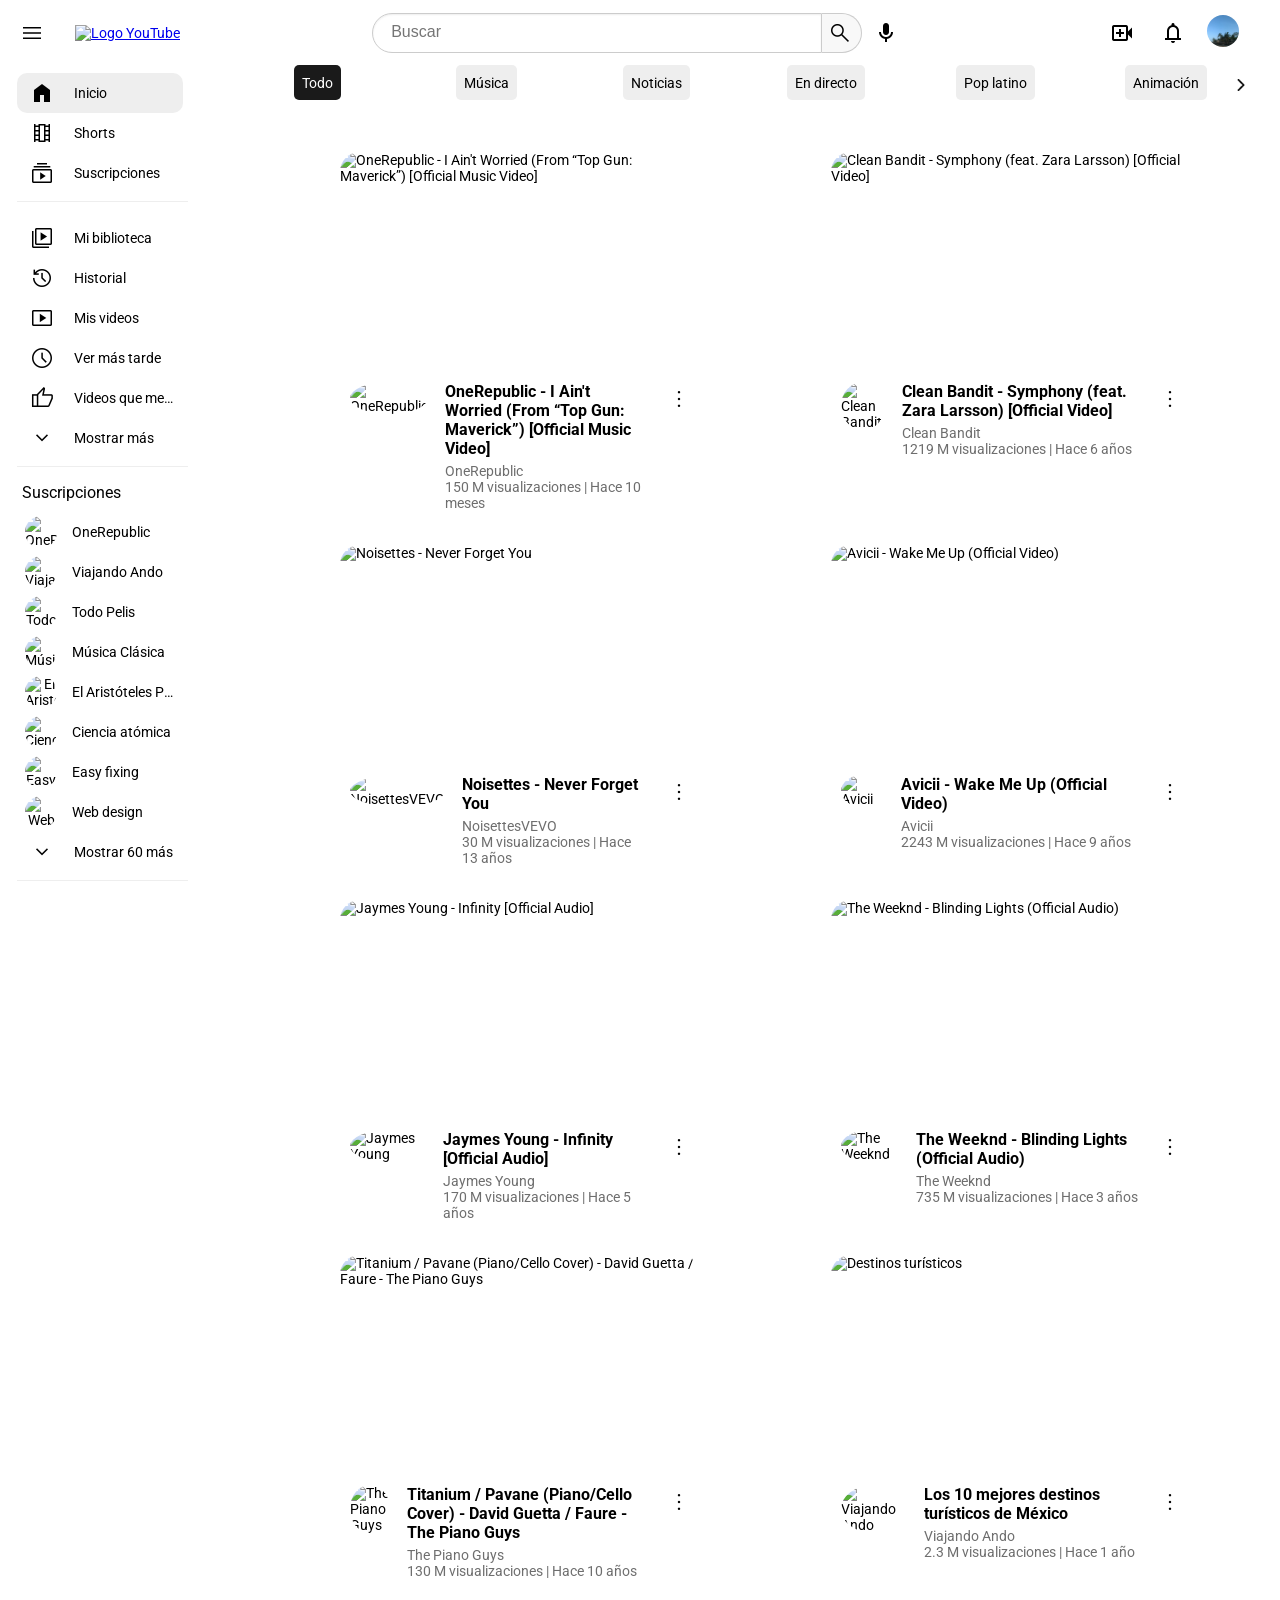
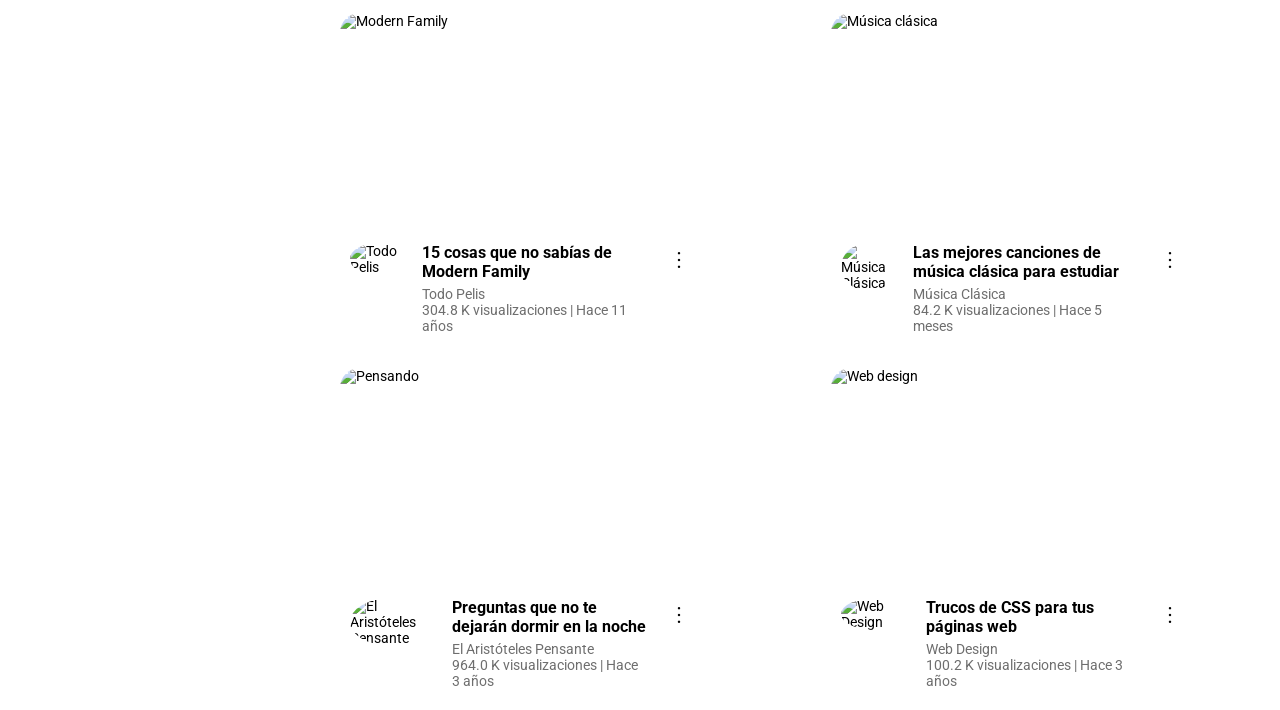
==== index.html @ e65459af "No autoWidth" ====
<!DOCTYPE html>
<html lang="es">
<head>
    <meta charset="UTF-8">
    <meta http-equiv="X-UA-Compatible" content="IE=edge">
    <meta name="viewport" content="width=device-width, initial-scale=1.0">
    <title>YouTube</title>
    <!--Para la fuente Roboto:-->
    <link rel="preconnect" href="https://fonts.googleapis.com">
    <link rel="preconnect" href="https://fonts.gstatic.com" crossorigin>
    <link href="https://fonts.googleapis.com/css2?family=Roboto&display=swap" rel="stylesheet">
    <!--Para símbolo tres barras Menu-->
    <link rel="stylesheet" href="https://fonts.googleapis.com/css2?family=Material+Symbols+Outlined:opsz,wght,FILL,GRAD@20..48,100..700,0..1,-50..200" />
    <link rel="icon" href="./assets/IconoYouTube.png" type="image/x-icon" style="aspect-ratio: 1/1;">
    <!--Para Owl 2 carousel-->
    <link rel="stylesheet" href="https://cdnjs.cloudflare.com/ajax/libs/OwlCarousel2/2.3.4/assets/owl.carousel.min.css" integrity="sha512-tS3S5qG0BlhnQROyJXvNjeEM4UpMXHrQfTGmbQ1gKmelCxlSEBUaxhRBj/EFTzpbP4RVSrpEikbmdJobCvhE3g==" crossorigin="anonymous" referrerpolicy="no-referrer" />
    <link rel="stylesheet" href="https://cdnjs.cloudflare.com/ajax/libs/OwlCarousel2/2.3.4/assets/owl.theme.default.min.css" integrity="sha512-sMXtMNL1zRzolHYKEujM2AqCLUR9F2C4/05cdbxjjLSRvMQIciEPCQZo++nk7go3BtSuK9kfa/s+a4f4i5pLkw==" crossorigin="anonymous" referrerpolicy="no-referrer" />
    <link rel="stylesheet" href="https://fonts.googleapis.com/css2?family=Material+Symbols+Outlined:opsz,wght,FILL,GRAD@20..48,100..700,0..1,-50..200" />
    <link rel="stylesheet" href="YouTube.css">
    <script src="https://ajax.googleapis.com/ajax/libs/jquery/3.3.1/jquery.min.js"></script>
</head>
<body>
    <nav>
        <div class="navc">
            <div class="navcp" id="menuylogo">
                <div class="menu">
                    <span class="material-symbols-outlined" onclick="colapsar(); cambio();">
                        menu
                    </span>
                </div>
                <a href="https://www.youtube.com/" target="_self"><img class="logo" src="https://logodownload.org/wp-content/uploads/2014/10/youtube-logo-9.png" alt="Logo YouTube" title="Página de inicio de YouTube"></a>
            </div>
            <div class="navcp" id="element1">
                <div style="display: flex; align-items: center;" class="responsive">
                    <span class="material-symbols-outlined responsive" id="back_responsive" onclick="coveroff()">
                        arrow_back
                    </span>
                </div>
                <div class="barrac">
                    <div class="barra" id="barra">
                        <input type="text" placeholder="Buscar" id="search">
                    </div>
                    <div class="lupac">
                        <button class="lupa" onclick="buscar()" title="Buscar" id="search_button"><span class="material-symbols-outlined">
                            search
                        </span>
                        </button>
                    </div>
                </div>
                <div style="margin-left: 0.67px;" class="remove750">
                    <span class="material-symbols-outlined" title="Haz búsquedas por voz" style="font-variation-settings: 'FILL' 1">
                        mic
                    </span>
                </div>
            </div>
            <div class="navcp" id="element2">
                <div style="margin-left: 1vw;" class="remove750">
                    <span class="material-symbols-outlined" style="font-variation-settings: 'FILL' 0" title="Crear">
                        video_call
                    </span>
                </div>
                <div style="margin-left: 1vw;" class="remove750">
                    <span class="material-symbols-outlined" style="font-variation-settings: 'FILL' 0" title="Notificaciones">
                        notifications
                    </span>
                </div>
                <div style="margin-left: 1vw;">
                    <img src="./assets/playa.jpg" alt="Perfil Iván G M" title="Iván G M" class="perfil" id="img_perfil">
                    <span class="material-symbols-outlined responsive" title="Haz búsquedas por voz" style="font-variation-settings: 'FILL' 1" id="mic_responsive">
                        mic
                    </span>
                </div>
            </div>
        </div>
    </nav>
    <div id="cover" onclick="coveroff()">
    </div>
    <div class="container">
        <article id="aprincipal">
            <div class="articlec">
                <button class="blateral" style="background-color: #eee;" title="Inicio" onclick="window.open('https://www.youtube.com/', '_self')"><span class="material-symbols-outlined" style="margin-right: 15px; font-variation-settings: 'FILL' 1">
                    home
                    </span><div class="largo">Inicio</div></button>
                <button class="blateral" title="Shorts" onclick="window.open('https://www.youtube.com/shorts', '_self')"><span class="material-symbols-outlined" style="margin-right: 15px;">
                    theaters
                    </span><div class="largo">Shorts</div></button>
                <button class="blateral" title="Suscripciones" onclick="window.open('https://www.youtube.com/feed/subscriptions', '_self')"><span class="material-symbols-outlined" style="margin-right: 15px;">
                    subscriptions
                    </span><div class="largo">Suscripciones</div></button>
            </div>
            <div class="articlec">
                <button class="blateral" title="Mi biblioteca" onclick="window.open('https://www.youtube.com/feed/library', '_self')"><span class="material-symbols-outlined" style="margin-right: 15px;">
                    video_library
                    </span><div class="largo">Mi biblioteca</div></button>
                <button class="blateral" title="Historial" onclick="window.open('https://www.youtube.com/feed/history', '_self')"><span class="material-symbols-outlined" style="margin-right: 15px;">
                    history
                    </span><div class="largo">Historial</div></button>
                <button class="blateral" title="Mis videos"><span class="material-symbols-outlined" style="margin-right: 15px;">
                    smart_display
                    </span><div class="largo">Mis videos</div></button>
                <button class="blateral" title="Ver más tarde"><span class="material-symbols-outlined" style="margin-right: 15px;">
                        schedule
                    </span><div class="largo">Ver más tarde</div></button>
                <button class="blateral" title="Videos que me gustan"><span class="material-symbols-outlined" style="margin-right: 15px;">
                        thumb_up
                    </span><div class="largo">Videos que me gustan</div></button>
                <button class="blateral" title="Mostrar más"><span class="material-symbols-outlined" style="margin-right: 15px;">
                        expand_more
                </span><div class="largo">Mostrar más</div></button>
            </div>
            <div class="articlec">
                <p class="articletitle">Suscripciones</p>
                <button class="blateral" title="OneRepublic" onclick="window.open('https://www.youtube.com/channel/UCi4EDAgjULwwNBHOg1aaCig')"><img class="perfil" src="https://img-www.tf-cdn.com/artist/10/onerepublic.jpeg?_v=20220330123439&fit=crop&crop=faces%20entropy&w=1200&h=630" alt="OneRepublic" style="margin-right: 15px;"><div class="largo">OneRepublic</div></button>
                <button class="blateral" title="Viajando Ando"><img class="perfil" src="https://img.freepik.com/vector-premium/icono-avion-viaje_18591-39662.jpg?w=2000" alt="Viajando Ando" style="margin-right: 15px;"><div class="largo">Viajando Ando</div></button>
                <button class="blateral" title="Todo Pelis"><img class="perfil" src="https://previews.123rf.com/images/jemastock/jemastock1610/jemastock161003770/63998264-rollo-de-pel%C3%ADcula-y-palomitas-de-ma%C3%ADz-icono-pel%C3%ADcula-de-cine-de-pel%C3%ADculas-de-v%C3%ADdeo-y-el-tema-de.jpg" alt="Todo Pelis" style="margin-right: 15px;"><div class="largo">Todo Pelis</div></button>
                <button class="blateral" title="Música Clásica"><img class="perfil" src="https://educacion30.b-cdn.net/wp-content/uploads/2019/10/music-978x652.jpg" alt="Música Clásica" style="margin-right: 15px;"><div class="largo">Música Clásica</div></button>
                <button class="blateral" title="El Aristóteles Pensante"><img class="perfil" src="https://blogimages.musement.com/2019/06/15-Grecia_Fotolia_218021187_Subscription_XL.jpg" alt="El Aristóteles Pensante" style="margin-right: 15px;"><div class="largo">El Aristóteles Pensante</div></button>
                <button class="blateral" title="Ciencia atómica"><img class="perfil" src="https://raw.githubusercontent.com/mallowigi/a-file-icon-idea/master/icon.png" alt="Ciencia atómica" style="margin-right: 15px;"><div class="largo">Ciencia atómica</div></button>
                <button class="blateral" title="Easy fixing"><img class="perfil" src="https://upload.wikimedia.org/wikipedia/commons/thumb/8/83/Circle-icons-tools.svg/1200px-Circle-icons-tools.svg.png" alt="Easy fixing" style="margin-right: 15px;"><div class="largo">Easy fixing</div></button>
                <button class="blateral" title="Web design"><img class="perfil" src="https://upload.wikimedia.org/wikipedia/commons/thumb/0/02/Circle-icons-computer.svg/1200px-Circle-icons-computer.svg.png" alt="Web design" style="margin-right: 15px;"><div class="largo">Web design</div></button>
                <button class="blateral" title="Mostrar 60 más"><span class="material-symbols-outlined" style="margin-right: 15px;">
                    expand_more
                </span><div class="largo">Mostrar 60 más</div></button>
            </div>
            <div class="articlec">
                <p class="articletitle">Explorar</p>
                <button class="blateral" title="Tendencias"><span class="material-symbols-outlined" style="margin-right: 15px;">
                    local_fire_department
                </span><div class="largo">Tendencias</div></button>
                <button class="blateral" title="Música"><span class="material-symbols-outlined" style="margin-right: 15px;">
                    music_note
                </span><div class="largo">Música</div></button>
                <button class="blateral" title="Películas"><span class="material-symbols-outlined" style="margin-right: 15px;">
                    movie
                </span><div class="largo">Películas</div></button>
                <button class="blateral" title="En directo"><span class="material-symbols-outlined" style="margin-right: 15px;">
                    podcasts
                </span><div class="largo">En directo</div></button>
                <button class="blateral" title="Videojuegos"><span class="material-symbols-outlined" style="margin-right: 15px;">
                    videogame_asset
                </span><div class="largo">Videojuegos</div></button>
                <button class="blateral" title="Noticias"><span class="material-symbols-outlined" style="margin-right: 15px;">
                    feed
                </span><div class="largo">Noticias</div></button>
                <button class="blateral" title="Deportes"><span class="material-symbols-outlined" style="margin-right: 15px;">
                    social_leaderboard
                </span><div class="largo">Deportes</div></button>
                <button class="blateral" title="Aprendizaje"><span class="material-symbols-outlined" style="margin-right: 15px;">
                    lightbulb
                </span><div class="largo">Aprendizaje</div></button>
            </div>
            <div class="articlec">
                <p class="articletitle">Más de YouTube</p>
                <button class="blateral" title="YouTube Premium"><img class="perfil2" src="https://upload.wikimedia.org/wikipedia/commons/thumb/0/09/YouTube_full-color_icon_%282017%29.svg/1024px-YouTube_full-color_icon_%282017%29.svg.png" alt="YouTube Premium" style="margin-right: 15px;"><div class="largo">YouTube Premium</div></button>
                <button class="blateral" title="YouTube Studio"><img class="perfil2" src="https://play-lh.googleusercontent.com/SM1nwJaePNm9Q6vVgU0CvvmR1uozbZYU8ohKfBCIndZy0sSGtwmObhpBcUkTOqcyYg" alt="YouTube Studio" style="margin-right: 15px;"><div class="largo">YouTube Studio</div></button>
                <button class="blateral" title="YouTube Music"><img class="perfil2" src="https://upload.wikimedia.org/wikipedia/commons/thumb/6/6a/Youtube_Music_icon.svg/240px-Youtube_Music_icon.svg.png" alt="YouTube Music" style="margin-right: 15px;"><div class="largo">YouTube Music</div></button>
                <button class="blateral" title="YouTube Kids"><img class="perfil2" src="https://upload.wikimedia.org/wikipedia/commons/thumb/f/fb/YouTube_Kids_LogoVector.svg/1267px-YouTube_Kids_LogoVector.svg.png" alt="YouTube Kids" style="margin-right: 15px;"><div class="largo">YouTube Kids</div></button>
            </div>
            <div class="articlec">
                <button class="blateral" title="Configuración"><span class="material-symbols-outlined" style="margin-right: 15px;">
                    settings
                </span><div class="largo">Configuración</div></button>
                <button class="blateral" title="Historial de denuncias"><span class="material-symbols-outlined" style="margin-right: 15px;">
                    flag
                </span><div class="largo">Historial de denuncias</div></button>
                <button class="blateral" title="Ayuda"><span class="material-symbols-outlined" style="margin-right: 15px;">
                    help
                </span><div class="largo">Ayuda</div></button>
                <button class="blateral" title="Enviar sugerencias"><span class="material-symbols-outlined" style="margin-right: 15px;">
                    chat
                </span><div class="largo">Enviar sugerencias</div></button>
            </div>
            <div style="color: #909090; font-size: 12px; margin-top: 8px; margin-bottom: 8px;" title="© 2023 Iván G M">
                © 2023 Iván G M
            </div>
        </div>
        </article>
        <article id="asecundario">
            <div class="articlec" style="border: 0;">
                <button class="blateralcollapsed" style="background-color: #eee;" title="Inicio" onclick="window.open('https://www.youtube.com/', '_self')"><span class="material-symbols-outlined" style="font-variation-settings: 'FILL' 1">
                    home
                    </span>Inicio</button>
                <button class="blateralcollapsed" title="Shorts" onclick="window.open('https://www.youtube.com/shorts', '_self')"><span class="material-symbols-outlined">
                    theaters
                    </span>Shorts</button>
                <button class="blateralcollapsed" title="Suscripciones" onclick="window.open('https://www.youtube.com/feed/subscriptions', '_self')"><span class="material-symbols-outlined">
                    subscriptions
                    </span>Suscripciones</button>
                <button class="blateralcollapsed" title="Mi biblioteca" onclick="window.open('https://www.youtube.com/feed/library', '_self')"><span class="material-symbols-outlined">
                    video_library
                    </span>Mi biblioteca</button>
            </div>
        </article>
        <div class="right">
            <div class="carousel-wrap">
                <div class="owl-carousel owl-theme">
                    <div class="item"><button class="barriba" style="background-color: rgb(26, 26, 26); color: white;" title="Todo">Todo</button></div>
                    <div class="item"><button class="barriba" title="Música">Música</button></div>
                    <div class="item"><button class="barriba" title="Noticias">Noticias</button></div>
                    <div class="item"><button class="barriba" title="En directo">En directo</button></div>
                    <div class="item"><button class="barriba" title="Pop latino">Pop latino</button></div>
                    <div class="item"><button class="barriba" title="Animación">Animación</button></div>
                    <div class="item"><button class="barriba" title="Listas de reproducción">Listas de reproducción</button></div>
                    <div class="item"><button class="barriba" title="Música ambiental">Música ambiental</button></div>
                    <div class="item"><button class="barriba" title="Pop electrónico">Pop electrónico</button></div>
                    <div class="item"><button class="barriba" title="Sinfonías">Sinfonías</button></div>
                    <div class="item"><button class="barriba" title="Mixes">Mixes</button></div>
                    <div class="item"><button class="barriba" title="Videojuegos">Videojuegos</button></div>
                    <div class="item"><button class="barriba" title="Jazz">Jazz</button></div>
                    <div class="item"><button class="barriba" title="Pop rock">Pop rock</button></div>
                    <div class="item"><button class="barriba" title="Música independiente">Música independiente</button></div>
                    <div class="item"><button class="barriba" title="Pop en inglés">Pop en inglés</button></div>
                    <div class="item"><button class="barriba" title="Orquestas">Orquestas</button></div>
                    <div class="item"><button class="barriba" title="Cumbia">Cumbia</button></div>
                    <div class="item"><button class="barriba" title="Subidas recientes">Subidas recientes</button></div>
                    <div class="item"><button class="barriba" title="Visto">Visto</button></div>
                    <div class="item"><button class="barriba" title="Novedad para ti">Novedad para ti</button></div>
                </div>
            </div>
            <main>
                <div class="mainm">
                    <div class="vidc" onclick="window.open('https://www.youtube.com/watch?v=mNEUkkoUoIA')">
                        <img class="vids" src="https://www.koimoi.com/wp-content/new-galleries/2022/05/onerepublic-releases-new-single-and-video-i-aint-worried-from-the-upcoming-motion-picture-top-gun-maverick-001.jpg" alt="OneRepublic - I Ain't Worried (From “Top Gun: Maverick”) [Official Music Video]" onclick="event.stopPropagation(); window.open('https://www.youtube.com/watch?v=mNEUkkoUoIA')">
                        <div class="vidtitulos">
                            <div class="vidperfil">
                                <img class="perfilvid" src="https://img-www.tf-cdn.com/artist/10/onerepublic.jpeg?_v=20220330123439&fit=crop&crop=faces%20entropy&w=1200&h=630" title="OneRepublic" alt="OneRepublic" style="margin-right: 15px;" onclick="event.stopPropagation(); window.open('https://www.youtube.com/channel/UCi4EDAgjULwwNBHOg1aaCig')">
                            </div>
                            <div class="viddescrip">
                                <p style="font-size: 16px; margin-bottom: 5px;" title="OneRepublic - I Ain't Worried (From “Top Gun: Maverick”) [Official Music Video]" onclick="event.stopPropagation(); window.open('https://www.youtube.com/watch?v=mNEUkkoUoIA')"><strong>OneRepublic - I Ain't Worried (From “Top Gun: Maverick”) [Official Music Video]</strong></p>
                                <p style="color: rgb(110, 110, 110);" title="OneRepublic" onclick="event.stopPropagation(); window.open('https://www.youtube.com/channel/UCi4EDAgjULwwNBHOg1aaCig')">OneRepublic</p>
                                <p style="color: rgb(110, 110, 110);">150 M visualizaciones | Hace 10 meses</p>
                            </div>
                            <div style="margin-left: 10px;">
                                <span class="material-symbols-outlined" onclick="event.stopPropagation()">
                                    more_vert
                                </span>
                            </div>
                        </div>
                    </div>
                    <div class="vidc" onclick="window.open('https://www.youtube.com/watch?v=aatr_2MstrI')">
                        <img class="vids" src="https://www.partizan.com/files/video/716/image/Clean%20Bandit__Clean%20Bandit%20Feat.%20Zara%20Larsson_Symphony/full.jpg" alt="Clean Bandit - Symphony (feat. Zara Larsson) [Official Video]" onclick="event.stopPropagation(); window.open('https://www.youtube.com/watch?v=aatr_2MstrI')">
                        <div class="vidtitulos">
                            <div class="vidperfil">
                                <img class="perfilvid" src="https://yt3.googleusercontent.com/h-HZwqHyWHmluf-WQnJx7ujd65aUWAcmAwPewryzirhR-hBV112x_5mPE_J6VCY5nUnNFRzDPQ=s900-c-k-c0x00ffffff-no-rj" title="Clean Bandit" alt="Clean Bandit" style="margin-right: 15px;" onclick="event.stopPropagation(); window.open('https://www.youtube.com/channel/UCvhQPdeTHzIRneScV8MIocg')">
                            </div>
                            <div class="viddescrip">
                                <p style="font-size: 16px; margin-bottom: 5px;" title="Clean Bandit - Symphony (feat. Zara Larsson) [Official Video]" onclick="event.stopPropagation(); window.open('https://www.youtube.com/watch?v=aatr_2MstrI')"><strong>Clean Bandit - Symphony (feat. Zara Larsson) [Official Video]</strong></p>
                                <p style="color: rgb(110, 110, 110);" title="Clean Bandit" onclick="event.stopPropagation(); window.open('https://www.youtube.com/channel/UCvhQPdeTHzIRneScV8MIocg')">Clean Bandit</p>
                                <p style="color: rgb(110, 110, 110);">1219 M visualizaciones | Hace 6 años</p>
                            </div>
                            <div style="margin-left: 10px;">
                                <span class="material-symbols-outlined" onclick="event.stopPropagation()">
                                    more_vert
                                </span>
                            </div>
                        </div>
                    </div>
                    <div class="vidc" onclick="window.open('https://www.youtube.com/watch?v=KRFHiBW9RE8')">
                        <img class="vids" src="https://i.ytimg.com/vi/KRFHiBW9RE8/maxresdefault.jpg" alt="Noisettes - Never Forget You" onclick="event.stopPropagation(); window.open('https://www.youtube.com/watch?v=KRFHiBW9RE8')">
                        <div class="vidtitulos">
                            <div class="vidperfil">
                                <img class="perfilvid" src="https://www.sopitas.com/wp-content/uploads/2021/06/the-noisettes-never-forget-you-que-sucedio-con-la-banda-tiktok-tendencia-.jpg?w=1120" title="NoisettesVEVO" alt="NoisettesVEVO" style="margin-right: 15px;" onclick="event.stopPropagation(); window.open('https://www.youtube.com/@NoisettesVEVO')">
                            </div>
                            <div class="viddescrip">
                                <p style="font-size: 16px; margin-bottom: 5px;" title="Noisettes - Never Forget You" onclick="event.stopPropagation(); window.open('https://www.youtube.com/watch?v=KRFHiBW9RE8')"><strong>Noisettes - Never Forget You</strong></p>
                                <p style="color: rgb(110, 110, 110);" title="NoisettesVEVO" onclick="event.stopPropagation(); window.open('https://www.youtube.com/@NoisettesVEVO')">NoisettesVEVO</p>
                                <p style="color: rgb(110, 110, 110);">30 M visualizaciones | Hace 13 años</p>
                            </div>
                            <div style="margin-left: 10px;">
                                <span class="material-symbols-outlined" onclick="event.stopPropagation()">
                                    more_vert
                                </span>
                            </div>
                        </div>
                    </div>
                    <div class="vidc" onclick="window.open('https://www.youtube.com/watch?v=IcrbM1l_BoI')">
                        <img class="vids" src="https://i.ytimg.com/vi/IcrbM1l_BoI/maxresdefault.jpg" alt="Avicii - Wake Me Up (Official Video)" onclick="event.stopPropagation(); window.open('https://www.youtube.com/watch?v=IcrbM1l_BoI')">
                        <div class="vidtitulos">
                            <div class="vidperfil">
                                <img class="perfilvid" src="https://yt3.googleusercontent.com/ytc/AL5GRJVBe7w6rN1a8k0AXrL78dbFcylII5iCKft0GXsb4Q=s900-c-k-c0x00ffffff-no-rj" title="Avicii" alt="Avicii" style="margin-right: 15px;" onclick="event.stopPropagation(); window.open('https://www.youtube.com/channel/UCPHjpfnnGklkRBBTd0k6aHg')">
                            </div>
                            <div class="viddescrip">
                                <p style="font-size: 16px; margin-bottom: 5px;" title="Avicii - Wake Me Up (Official Video)" onclick="event.stopPropagation(); window.open('https://www.youtube.com/watch?v=IcrbM1l_BoI')"><strong>Avicii - Wake Me Up (Official Video)</strong></p>
                                <p style="color: rgb(110, 110, 110);" title="Avicii" onclick="event.stopPropagation(); window.open('https://www.youtube.com/channel/UCPHjpfnnGklkRBBTd0k6aHg')">Avicii</p>
                                <p style="color: rgb(110, 110, 110);">2243 M visualizaciones | Hace 9 años</p>
                            </div>
                            <div style="margin-left: 10px;">
                                <span class="material-symbols-outlined" onclick="event.stopPropagation()">
                                    more_vert
                                </span>
                            </div>
                        </div>
                    </div>
                    <div class="vidc" onclick="window.open('https://www.youtube.com/watch?v=PWqEPKduGm8')">
                        <img class="vids" src="https://i.ytimg.com/vi/BLsGM1gEB-s/maxresdefault.jpg" alt="Jaymes Young - Infinity [Official Audio]" onclick="event.stopPropagation(); window.open('https://www.youtube.com/watch?v=PWqEPKduGm8')">
                        <div class="vidtitulos">
                            <div class="vidperfil">
                                <img class="perfilvid" src="https://i.scdn.co/image/ab6761610000e5eb87528aedec4b8d5586768014" title="Jaymes Young" alt="Jaymes Young" style="margin-right: 15px;" onclick="event.stopPropagation(); window.open('https://www.youtube.com/@JaymesYoung')">
                            </div>
                            <div class="viddescrip">
                                <p style="font-size: 16px; margin-bottom: 5px;" title="Jaymes Young - Infinity [Official Audio]" onclick="event.stopPropagation(); window.open('https://www.youtube.com/watch?v=PWqEPKduGm8')"><strong>Jaymes Young - Infinity [Official Audio]</strong></p>
                                <p style="color: rgb(110, 110, 110);" title="Jaymes Young" onclick="event.stopPropagation(); window.open('https://www.youtube.com/@JaymesYoung')">Jaymes Young</p>
                                <p style="color: rgb(110, 110, 110);">170 M visualizaciones | Hace 5 años</p>
                            </div>
                            <div style="margin-left: 10px;">
                                <span class="material-symbols-outlined" onclick="event.stopPropagation()">
                                    more_vert
                                </span>
                            </div>
                        </div>
                    </div>
                    <div class="vidc" onclick="window.open('https://www.youtube.com/watch?v=fHI8X4OXluQ')">
                        <img class="vids" src="https://i.ytimg.com/vi/fHI8X4OXluQ/maxresdefault.jpg" alt="The Weeknd - Blinding Lights (Official Audio)" onclick="event.stopPropagation(); window.open('https://www.youtube.com/watch?v=fHI8X4OXluQ')">
                        <div class="vidtitulos">
                            <div class="vidperfil">
                                <img class="perfilvid" src="https://yt3.googleusercontent.com/QiI-c4cFyRPD0qVwTQooC3dlgJqHA_t6CpEAv818om-mqL9bqNDL4L_qXQVXx_eY76D_7cLD=s900-c-k-c0x00ffffff-no-rj" title="The Weeknd" alt="The Weeknd" style="margin-right: 15px;" onclick="event.stopPropagation(); window.open('https://www.youtube.com/@TheWeekndVEVO')">
                            </div>
                            <div class="viddescrip">
                                <p style="font-size: 16px; margin-bottom: 5px;" title="The Weeknd - Blinding Lights (Official Audio)" onclick="event.stopPropagation(); window.open('https://www.youtube.com/watch?v=fHI8X4OXluQ')"><strong>The Weeknd - Blinding Lights (Official Audio)</strong></p>
                                <p style="color: rgb(110, 110, 110);" title="The Weeknd" onclick="event.stopPropagation(); window.open('https://www.youtube.com/@TheWeekndVEVO')">The Weeknd</p>
                                <p style="color: rgb(110, 110, 110);">735 M visualizaciones | Hace 3 años</p>
                            </div>
                            <div style="margin-left: 10px;">
                                <span class="material-symbols-outlined" onclick="event.stopPropagation()">
                                    more_vert
                                </span>
                            </div>
                        </div>
                    </div>
                    <div class="vidc" onclick="window.open('https://www.youtube.com/watch?v=fz4MzJTeL0c')">
                        <img class="vids" src="https://cdn.shopify.com/s/files/1/2722/7348/articles/Titanium-2.png?v=1616170923" alt="Titanium / Pavane (Piano/Cello Cover) - David Guetta / Faure - The Piano Guys" onclick="event.stopPropagation(); window.open('https://www.youtube.com/watch?v=fz4MzJTeL0c')">
                        <div class="vidtitulos">
                            <div class="vidperfil">
                                <img class="perfilvid" src="https://yt3.googleusercontent.com/C8MtLsNIEqhl0DaXgIU_Y9dA8_ITbToxSmcpWKJJ0MTXo1GWJ4BjVEIqlc7OFQSzK6bRJY3CIA=s900-c-k-c0x00ffffff-no-rj" title="The Piano Guys" alt="The Piano Guys" style="margin-right: 15px;" onclick="event.stopPropagation(); window.open('https://www.youtube.com/channel/UCmKurapML4BF9Bjtj4RbvXw')">
                            </div>
                            <div class="viddescrip">
                                <p style="font-size: 16px; margin-bottom: 5px;" title="Titanium / Pavane (Piano/Cello Cover) - David Guetta / Faure - The Piano Guys" onclick="event.stopPropagation(); window.open('https://www.youtube.com/watch?v=fz4MzJTeL0c')"><strong>Titanium / Pavane (Piano/Cello Cover) - David Guetta / Faure - The Piano Guys</strong></p>
                                <p style="color: rgb(110, 110, 110);" title="The Piano Guys" onclick="event.stopPropagation(); window.open('https://www.youtube.com/channel/UCmKurapML4BF9Bjtj4RbvXw')">The Piano Guys</p>
                                <p style="color: rgb(110, 110, 110);">130 M visualizaciones | Hace 10 años</p>
                            </div>
                            <div style="margin-left: 10px;">
                                <span class="material-symbols-outlined" onclick="event.stopPropagation()">
                                    more_vert
                                </span>
                            </div>
                        </div>
                    </div>
                    <div class="vidc">
                        <img class="vids" src="https://media-cdn.tripadvisor.com/media/photo-s/1c/e7/c3/60/vista-panoramica.jpg" alt="Destinos turísticos">
                        <div class="vidtitulos">
                            <div class="vidperfil">
                                <img class="perfilvid" src="https://img.freepik.com/vector-premium/icono-avion-viaje_18591-39662.jpg?w=2000" title="Viajando Ando" alt="Viajando Ando" style="margin-right: 15px;">
                            </div>
                            <div class="viddescrip">
                                <p style="font-size: 16px; margin-bottom: 5px;" title="Los 10 mejores destinos turísticos de México"><strong>Los 10 mejores destinos turísticos de México</strong></p>
                                <p style="color: rgb(110, 110, 110);" title="Viajando Ando">Viajando Ando</p>
                                <p style="color: rgb(110, 110, 110);">2.3 M visualizaciones | Hace 1 año</p>
                            </div>
                            <div style="margin-left: 10px;">
                                <span class="material-symbols-outlined">
                                    more_vert
                                </span>
                            </div>
                        </div>
                    </div>
                    <div class="vidc">
                        <img class="vids" src="https://fotografias-neox.atresmedia.com/clipping/cmsimages02/2020/03/05/433EFF53-B7CA-4A9F-A4A0-148F39C2AB44/57.jpg" alt="Modern Family">
                        <div class="vidtitulos">
                            <div class="vidperfil">
                                <img class="perfilvid" src="https://previews.123rf.com/images/jemastock/jemastock1610/jemastock161003770/63998264-rollo-de-pel%C3%ADcula-y-palomitas-de-ma%C3%ADz-icono-pel%C3%ADcula-de-cine-de-pel%C3%ADculas-de-v%C3%ADdeo-y-el-tema-de.jpg" title="Todo Pelis" alt="Todo Pelis" style="margin-right: 15px;">
                            </div>
                            <div class="viddescrip">
                                <p style="font-size: 16px; margin-bottom: 5px;" title="15 cosas que no sabías de Modern Family"><strong>15 cosas que no sabías de Modern Family</strong></p>
                                <p style="color: rgb(110, 110, 110);" title="Todo Pelis">Todo Pelis</p>
                                <p style="color: rgb(110, 110, 110);">304.8 K visualizaciones | Hace 11 años</p>
                            </div>
                            <div style="margin-left: 10px;">
                                <span class="material-symbols-outlined">
                                    more_vert
                                </span>
                            </div>
                        </div>
                    </div>
                    <div class="vidc">
                        <img class="vids" src="https://www.marthadebayle.com/wp-content/uploads/2022/07/tiposdemusica.jpg" alt="Música clásica">
                        <div class="vidtitulos">
                            <div class="vidperfil">
                                <img class="perfilvid" src="https://educacion30.b-cdn.net/wp-content/uploads/2019/10/music-978x652.jpg" title="Música Clásica" alt="Música Clásica" style="margin-right: 15px;">
                            </div>
                            <div class="viddescrip">
                                <p style="font-size: 16px; margin-bottom: 5px;" title="Las mejores canciones de música clásica para estudiar"><strong>Las mejores canciones de música clásica para estudiar</strong></p>
                                <p style="color: rgb(110, 110, 110);" title="Música Clásica">Música Clásica</p>
                                <p style="color: rgb(110, 110, 110);">84.2 K visualizaciones | Hace 5 meses</p>
                            </div>
                            <div style="margin-left: 10px;">
                                <span class="material-symbols-outlined">
                                    more_vert
                                </span>
                            </div>
                        </div>
                    </div>
                    <div class="vidc">
                        <img class="vids" src="https://media.istockphoto.com/id/1349363964/es/foto/hombre-pensativo-sentado-confusi%C3%B3n-y-pensamiento-excesivo-del-concepto.jpg?s=612x612&w=0&k=20&c=lpLs8n7qdqCIxUr3gdBI0HVBLjsDxK22QbeUrlFRNU0=" alt="Pensando">
                        <div class="vidtitulos">
                            <div class="vidperfil">
                                <img class="perfilvid" src="https://blogimages.musement.com/2019/06/15-Grecia_Fotolia_218021187_Subscription_XL.jpg" title="El Aristóteles Pensante" alt="El Aristóteles Pensante" style="margin-right: 15px;">
                            </div>
                            <div class="viddescrip">
                                <p style="font-size: 16px; margin-bottom: 5px;" title="Preguntas que no te dejarán dormir en la noche"><strong>Preguntas que no te dejarán dormir en la noche</strong></p>
                                <p style="color: rgb(110, 110, 110);" title="El Aristóteles Pensante">El Aristóteles Pensante</p>
                                <p style="color: rgb(110, 110, 110);">964.0 K visualizaciones | Hace 3 años</p>
                            </div>
                            <div style="margin-left: 10px;">
                                <span class="material-symbols-outlined">
                                    more_vert
                                </span>
                            </div>
                        </div>
                    </div>
                    <div class="vidc">
                        <img class="vids" src="https://99designs-blog.imgix.net/blog/wp-content/uploads/2018/09/WHAT-IS-WEB-DESIGN.jpg?auto=format&q=60&w=1860&h=1046.25&fit=crop&crop=faces" alt="Web design">
                        <div class="vidtitulos">
                            <div class="vidperfil">
                                <img class="perfilvid" src="https://upload.wikimedia.org/wikipedia/commons/thumb/0/02/Circle-icons-computer.svg/1200px-Circle-icons-computer.svg.png" title="Web Design" alt="Web Design" style="margin-right: 15px;">
                            </div>
                            <div class="viddescrip">
                                <p style="font-size: 16px; margin-bottom: 5px;" title="Trucos de CSS para tus páginas web"><strong>Trucos de CSS para tus páginas web</strong></p>
                                <p style="color: rgb(110, 110, 110);" title="Web Design">Web Design</p>
                                <p style="color: rgb(110, 110, 110);">100.2 K visualizaciones | Hace 3 años</p>
                            </div>
                            <div style="margin-left: 10px;">
                                <span class="material-symbols-outlined">
                                    more_vert
                                </span>
                            </div>
                        </div>
                    </div>
                </div>
            </main>
        </div>
    </div>
    <script src="https://cdnjs.cloudflare.com/ajax/libs/OwlCarousel2/2.3.4/owl.carousel.min.js" integrity="sha512-bPs7Ae6pVvhOSiIcyUClR7/q2OAsRiovw4vAkX+zJbw3ShAeeqezq50RIIcIURq7Oa20rW2n2q+fyXBNcU9lrw==" crossorigin="anonymous" referrerpolicy="no-referrer"></script>
    <script src="YouTube.js"></script>
</body>
</html>
---- YouTube.css ----
*{
    margin: 0;
    margin-right: 2px;
}
body{
    font-family: 'Roboto', sans-serif;
    font-size: 14px;
    overflow-y: scroll;
    display: flex;
    flex-direction: column;
    margin-left: 5px;
    margin-right: 18px;
    background-color: white;
}
.material-symbols-outlined{
    font-variation-settings:
    'FILL' 0,
    'wght' 400,
    'GRAD' 0,
    'opsz' 48;
    padding: 5px;
}

.material-symbols-outlined:hover{
    background-color: #eee;
    border-radius: 50%;
    cursor: pointer;
}

nav{
    display: flex;
    position: fixed;
    height: 65px;
    background-color: white;
    width: 100%;
}

.navc{
    display: flex;
    justify-content: space-between;
    margin-right: 40px;
    margin-left: 10px;
    width: 100%;
}

.container{
    display: flex;
    margin-top: 65px;
    width: 100%;
    background-color: white;
}

article{
    display: flex;
    width: 13.5vw;
    position: fixed;
    overflow-y: scroll;
    height: calc(100vh - 65px);
    flex-direction: column;
    padding-left: 12px;
    padding-right: 15px;
    background-color: white;
    margin-right: 0;
}

#asecundario{
    display: flex;
    width: 6vw;
    background-color: white;
    visibility: collapse;
    overflow: hidden;
    position: fixed;
    flex-direction: column;
    padding-left: 0px;
    padding-right: 0px;
    margin-right: 0;
    margin-top: 65px;
}

.articlecollapse{
    visibility: collapse;
}



article:active::-webkit-scrollbar-thumb,
article:focus::-webkit-scrollbar-thumb,
article:hover::-webkit-scrollbar-thumb {
    visibility: visible;
}
article::-webkit-scrollbar-thumb {
    background-color: rgb(144, 144, 144);
    border-radius: 10px;
    visibility: hidden;
}

article::-webkit-scrollbar {
    width: 8px;
    margin: 15px;
}

.articlec{
    border-bottom: 1px solid #eee;
    padding-bottom: 8px;
    margin-top: 8px;
    margin-bottom: 8px;
}

.articletitle{
    font-size: 16px;
    margin-left: 5px;
    margin-bottom: 10px;
    text-overflow: ellipsis;
    overflow: hidden;
    white-space: nowrap;
}

body::-webkit-scrollbar-thumb {
    background-color: rgb(96, 96, 96);
    border-radius: 10px;
    border: 4px solid transparent;
    background-clip: content-box;
}

body::-webkit-scrollbar {
    width: 16px;
}

body::-webkit-scrollbar-thumb:hover{
    background-color: rgb(144, 144, 144);
}


.right{
    display: flex;
    flex-direction: column;
    margin-left: 19vw;
    background-color: white;
}

.rightcollapse{
    margin-left: 5vw;
}

.carousel-wrap {
    position: fixed;
    height: 50px;
    width: 78vw;
    background-color: white;
}

.carousel-wrap-collapse{
    margin-left: 0.5vw;
    width: 91.5vw;
}

main{
    background-color: white;
    display: flex;
    margin-top: 50px;
    height: 1000px;
    justify-content: center;
}

.navcp{
    display: flex;
    justify-content: center;
    align-items: center;
}

.menu{
    display: flex;
    justify-content: center;
    align-items: center;
}

.logo{
    height: 20px;
    margin-left: 22px;
}

.logo:hover{
    cursor: pointer;
}

.barrac{
    display: flex;
    height: 40px;
}

.barra{
    display: flex;
    width: 35vw;
    border-radius: 40px 0px 0px 40px;
    border: 1px solid #ccc;
    height: calc(100%-2px);
    align-items: center;
    justify-content: center;
    box-shadow: inset 0 1px 2px #eee;
    margin-right: 0;
}

.lupac{
    display: flex;
    height: 100%;
    align-items: center;
}

.lupa{
    border-radius: 0px 40px 40px 0px;
    border: 1px solid #ccc;
    width: 40px;
    height: 100%;
    border-left: 0;
    background-color: #f8f8f8;
    display: flex;
    align-items: center;
    justify-content: center;
}

button.lupa:hover{
    background-color: #f0f0f0;
    box-shadow: 0 1px 5px #eee;
    cursor: pointer;
}

input{
    width: 32vw;
    margin-bottom: 1px;
    border: 0;
    font-size: 16px;
}

input:focus{
    outline-width: 0;
}

.barra:focus-within{
    border-color: #065fd4;
    box-shadow: 0px 0px 2px inset;
}

.perfil{
    border-radius: 50%;
    height: 32px;
    width: 32px;
    object-fit: cover;
}

.perfil:hover{
    cursor: pointer;
}

.perfil2{
    max-height: 30px;
    max-width: 30px;
}

.perfil2:hover{
    cursor: pointer;
}


.blateral{
    display: flex;
    padding: 8px;
    width: 13vw; /* 200px */
    height: 40px;
    background-color: white;
    border: 0;
    border-radius: 10px;
    justify-content: left;
    align-items: center;
    font-family: 'Roboto', sans-serif;
    font-size: 14px;
}

.blateralcollapsed{
    display: flex;
    flex-direction: column;
    height: 70px;
    width: 70%;
    padding: 8px;
    background-color: white;
    border: 0;
    border-radius: 10px;
    font-family: 'Roboto', sans-serif;
    font-size: 0.65vw;
    justify-content: center;
    align-items: center;
}

.largo{
    display: inline-block;
    text-overflow: ellipsis;
    overflow: hidden;
    white-space: nowrap;
}

.blateral:hover{
    background-color: #eee;
    cursor: pointer;
}

.blateralcollapsed:hover{
    background-color: #eee;
    cursor: pointer;    
}

.navm{
    display: flex;
    justify-content: space-between;
    margin-left: 25px;
}

.barriba{
    display: inline-block;
    padding: 8px;
    width: auto;
    white-space: nowrap;
    height: 35px;
    background-color: #eee;
    border: 0;
    border-radius: 5px;
    font-family: 'Roboto', sans-serif;
    font-size: 14px;
    margin-right: 10px;
  }

.barriba:hover{
    background-color: #dbdbdb;
    transition-duration: 0.5s;
    cursor: pointer;
}

.owl-carousel .owl-nav{
    overflow: hidden;
    height: 0px;
  }
  
  .owl-carousel .item {
      display: flex;
      justify-content: center;
  }
  .owl-carousel .nav-btn{
      display: flex;
      align-items: center;
      justify-content: center;
      height: 25px;
      position: absolute;
      width: 25px;
      cursor: pointer;
      top: 2px;
      border-radius: 50px;
      padding: 5px;
  }
  
  .owl-carousel .nav-btn:hover{
    background-color: #eee;
  }
  
  .owl-carousel .owl-prev.disabled,
  .owl-carousel .owl-next.disabled{
    pointer-events: none;
    opacity: 0;
  }
  
  .owl-carousel .owl-nav .prev-slide{
      left: -15px;
  }
  .owl-carousel .owl-nav .next-slide{
      right: -15px;
  }


.mainm{
    display: grid;
    grid-template-columns: repeat(auto-fill, 380px);
    margin-left: 25px;
    margin-top: 25px;
    background-color: white;
    justify-content: space-around;
    width: 88vw;
}

.mainmcollapse{
    grid-template-columns: repeat(auto-fill, 330px);
}

.barravid{
    display: flex;
    justify-content: space-between;
}

.vidc{
    display: flex;
    width: 370px;
    margin: 1px;
    flex-direction: column;
    border-radius: 5px;
    border: 1px solid white;
}

.vidccollapse{
    width: 320px;
}

.vidc:active{
    background-color: #eee;
    border: 1px solid #dbdbdb;
}

.vidc:hover{
    cursor: pointer;
}

.vids{
    width: 360px;
    height: 200px;
    margin: 10px;
    border-radius: 20px;
    object-fit: cover;
}

.vidscollapse{
    width: 310px;
}

.vids:hover{
    cursor: pointer;
}

.vidtitulos{
    display: flex;
    width: 350px;
    margin: 20px;
}

.vidtituloscollapse{
    width: 300px;
}

.perfilvid{
    border-radius: 50%;
    height: 40px;
    width: 40px;
    object-fit: cover;
}

.perfilvid:hover{
    cursor: pointer;
}

.viddescrip:hover{
    cursor: pointer;
}

.parent-class{
    display: flex;
}

.displaynone{
    display: none;
}

.centering{
    justify-content: center;
}

.responsive{
    display: none;
}

#cover{
    position: fixed;
    margin-top: 65px;
    height: calc(100vh - 65px);
    width: 100vw;
    background-color: black;
    opacity: 0.2;
    z-index: 1;
    display: none;
}

@media only screen and (max-width: 1080px){
    .menu{
        pointer-events: none;
    }
    .blateralcollapsed{
        font-size: 0;
    }
}

@media only screen and (max-width: 750px){
    #asecundario{
        visibility: collapse !important;
    }
    .remove750{
        display: none;
    }
    .rightcollapse{
        margin-left: 0vw;
    }
}

@media only screen and (max-width: 500px){
    .barra{
        width: 60vw;
        display: none;
    }
    .show{
        display: flex !important;
    }
    input{
        width: 50vw;
    }
    .lupa{
        width: 40px;
        border-radius: 40px;
        border: 1px solid #ccc;
    }
    .lupanormal{
        border-radius: 0px 40px 40px 0px;
        border: 1px solid #ccc;
        border-left: 0;
    }
}
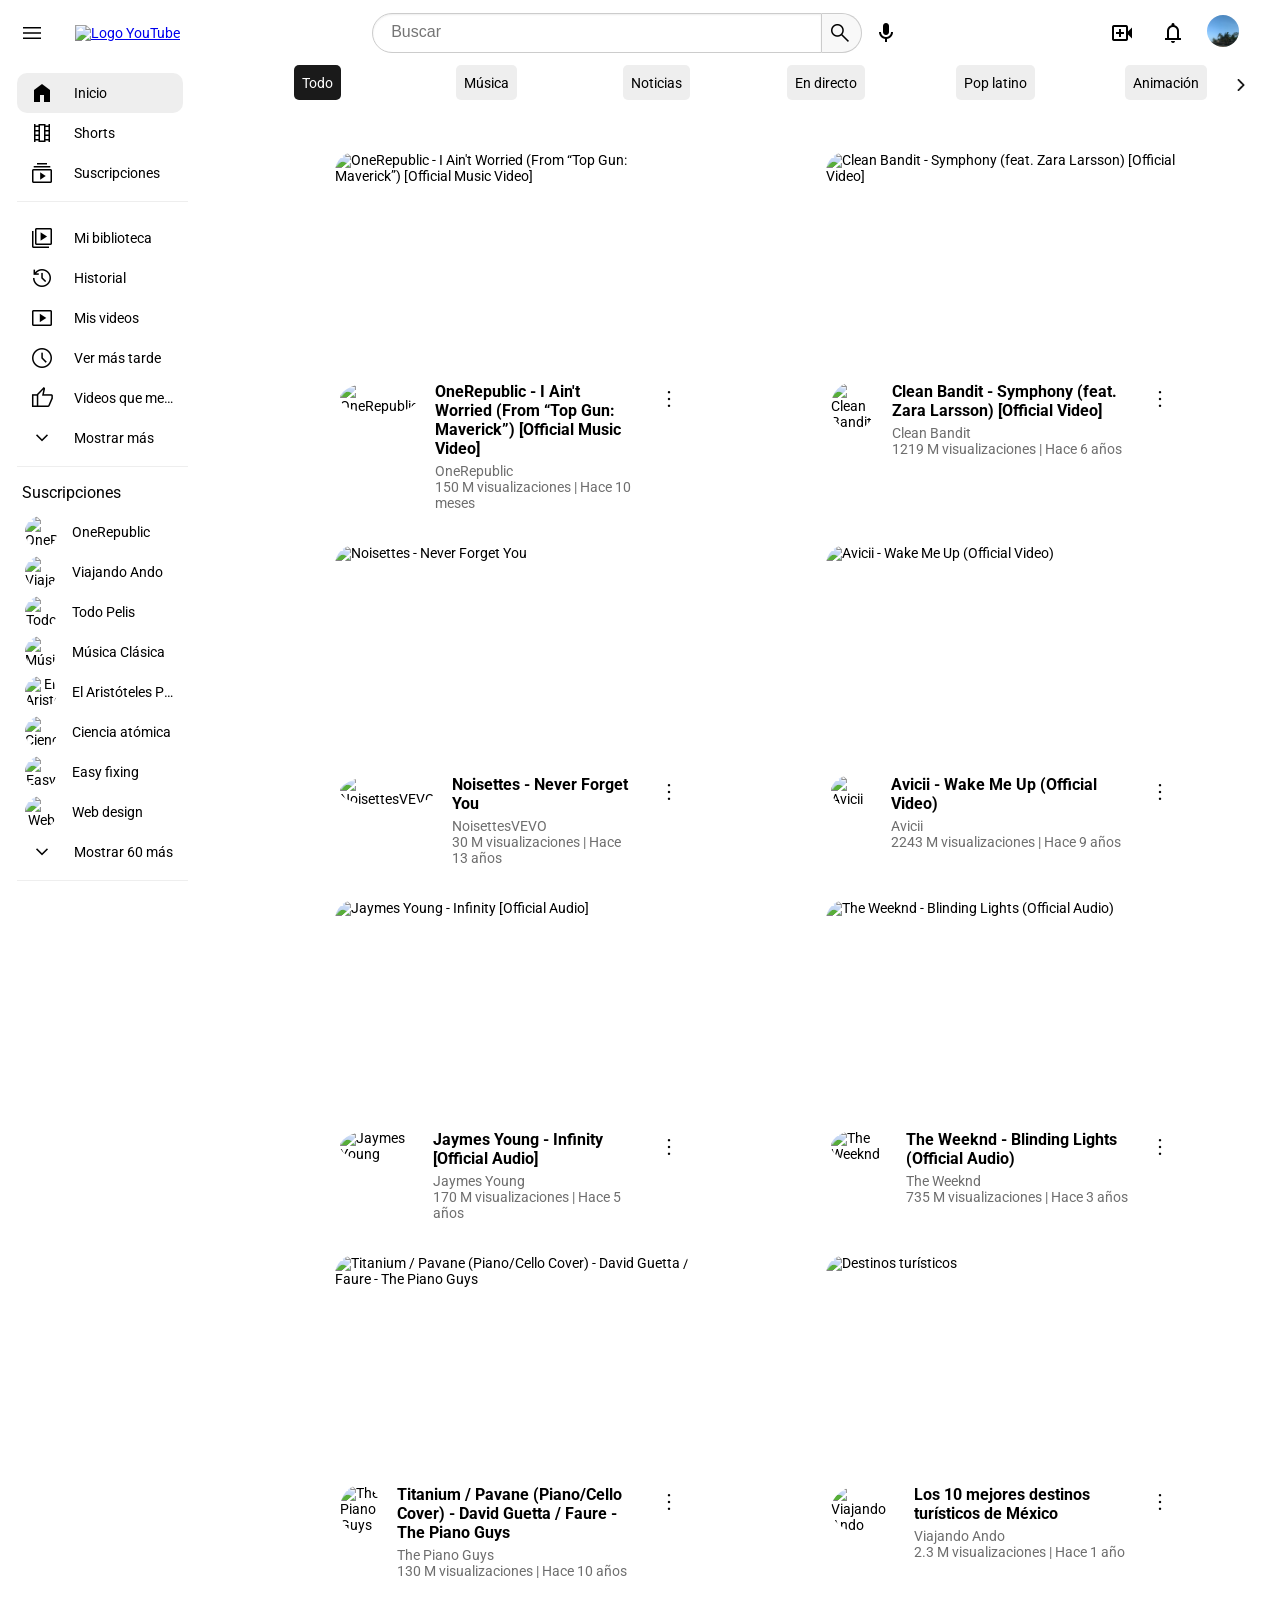
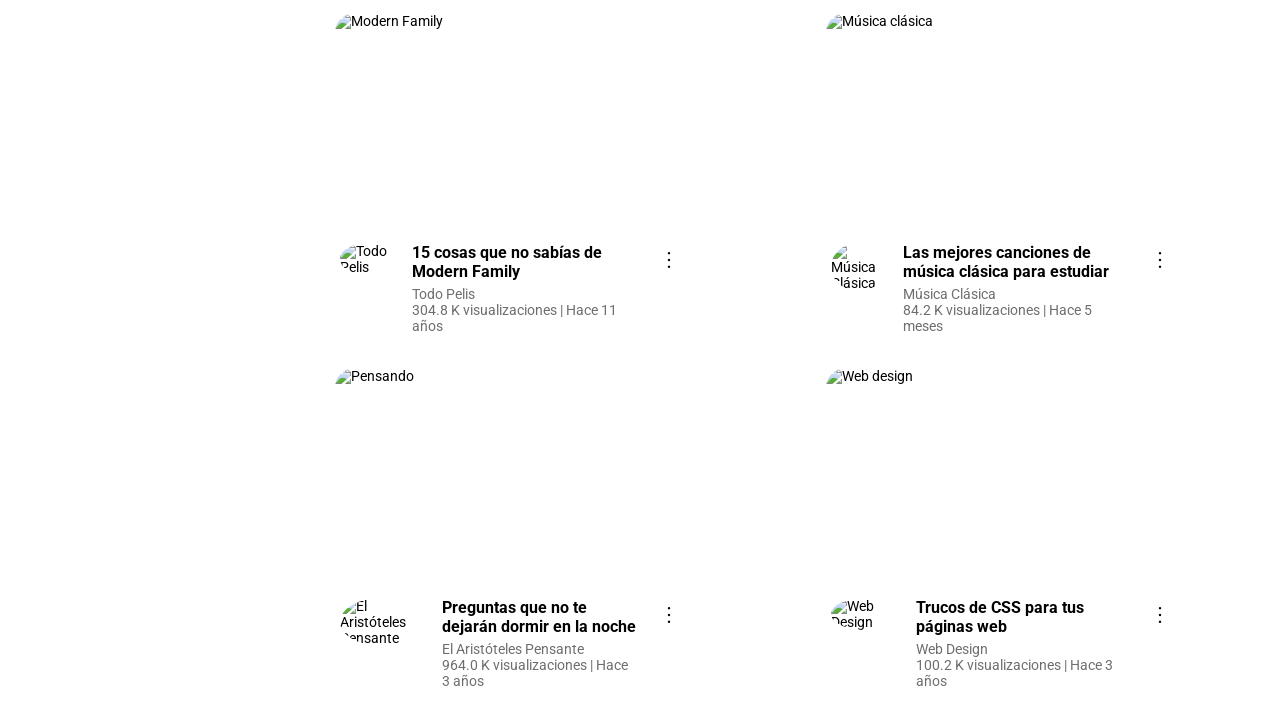
==== commit 32a9e459: "Carpeta especial para css" ====
--- a/index.html
+++ b/index.html
@@ -16,7 +16,7 @@
     <link rel="stylesheet" href="https://cdnjs.cloudflare.com/ajax/libs/OwlCarousel2/2.3.4/assets/owl.carousel.min.css" integrity="sha512-tS3S5qG0BlhnQROyJXvNjeEM4UpMXHrQfTGmbQ1gKmelCxlSEBUaxhRBj/EFTzpbP4RVSrpEikbmdJobCvhE3g==" crossorigin="anonymous" referrerpolicy="no-referrer" />
     <link rel="stylesheet" href="https://cdnjs.cloudflare.com/ajax/libs/OwlCarousel2/2.3.4/assets/owl.theme.default.min.css" integrity="sha512-sMXtMNL1zRzolHYKEujM2AqCLUR9F2C4/05cdbxjjLSRvMQIciEPCQZo++nk7go3BtSuK9kfa/s+a4f4i5pLkw==" crossorigin="anonymous" referrerpolicy="no-referrer" />
     <link rel="stylesheet" href="https://fonts.googleapis.com/css2?family=Material+Symbols+Outlined:opsz,wght,FILL,GRAD@20..48,100..700,0..1,-50..200" />
-    <link rel="stylesheet" href="YouTube.css">
+    <link rel="stylesheet" href="./css/YouTube.css">
     <script src="https://ajax.googleapis.com/ajax/libs/jquery/3.3.1/jquery.min.js"></script>
 </head>
 <body>
--- a/css/YouTube.css
+++ b/css/YouTube.css
@@ -0,0 +1,529 @@
+*{
+    margin: 0;
+    margin-right: 2px;
+}
+body{
+    font-family: 'Roboto', sans-serif;
+    font-size: 14px;
+    overflow-y: scroll;
+    display: flex;
+    flex-direction: column;
+    margin-left: 5px;
+    margin-right: 18px;
+    background-color: white;
+}
+.material-symbols-outlined{
+    font-variation-settings:
+    'FILL' 0,
+    'wght' 400,
+    'GRAD' 0,
+    'opsz' 48;
+    padding: 5px;
+}
+
+.material-symbols-outlined:hover{
+    background-color: #eee;
+    border-radius: 50%;
+    cursor: pointer;
+}
+
+nav{
+    display: flex;
+    position: fixed;
+    height: 65px;
+    background-color: white;
+    width: 100%;
+}
+
+.navc{
+    display: flex;
+    justify-content: space-between;
+    margin-right: 40px;
+    margin-left: 10px;
+    width: 100%;
+}
+
+.container{
+    display: flex;
+    margin-top: 65px;
+    width: 100%;
+    background-color: white;
+}
+
+article{
+    display: flex;
+    width: 13.5vw;
+    position: fixed;
+    overflow-y: scroll;
+    height: calc(100vh - 65px);
+    flex-direction: column;
+    padding-left: 12px;
+    padding-right: 15px;
+    background-color: white;
+    margin-right: 0;
+}
+
+#asecundario{
+    display: flex;
+    width: 6vw;
+    background-color: white;
+    visibility: collapse;
+    overflow: hidden;
+    position: fixed;
+    flex-direction: column;
+    padding-left: 0px;
+    padding-right: 0px;
+    margin-right: 0;
+    margin-top: 65px;
+}
+
+.articlecollapse{
+    visibility: collapse;
+}
+
+
+
+article:active::-webkit-scrollbar-thumb,
+article:focus::-webkit-scrollbar-thumb,
+article:hover::-webkit-scrollbar-thumb {
+    visibility: visible;
+}
+article::-webkit-scrollbar-thumb {
+    background-color: rgb(144, 144, 144);
+    border-radius: 10px;
+    visibility: hidden;
+}
+
+article::-webkit-scrollbar {
+    width: 8px;
+    margin: 15px;
+}
+
+.articlec{
+    border-bottom: 1px solid #eee;
+    padding-bottom: 8px;
+    margin-top: 8px;
+    margin-bottom: 8px;
+}
+
+.articletitle{
+    font-size: 16px;
+    margin-left: 5px;
+    margin-bottom: 10px;
+    text-overflow: ellipsis;
+    overflow: hidden;
+    white-space: nowrap;
+}
+
+body::-webkit-scrollbar-thumb {
+    background-color: rgb(96, 96, 96);
+    border-radius: 10px;
+    border: 4px solid transparent;
+    background-clip: content-box;
+}
+
+body::-webkit-scrollbar {
+    width: 16px;
+}
+
+body::-webkit-scrollbar-thumb:hover{
+    background-color: rgb(144, 144, 144);
+}
+
+
+.right{
+    display: flex;
+    flex-direction: column;
+    margin-left: 19vw;
+    background-color: white;
+}
+
+.rightcollapse{
+    margin-left: 5vw;
+}
+
+.carousel-wrap {
+    position: fixed;
+    height: 50px;
+    width: 78vw;
+    background-color: white;
+}
+
+.carousel-wrap-collapse{
+    margin-left: 0.5vw;
+    width: 91.5vw;
+}
+
+main{
+    background-color: white;
+    display: flex;
+    margin-top: 50px;
+    height: 1000px;
+    justify-content: center;
+}
+
+.navcp{
+    display: flex;
+    justify-content: center;
+    align-items: center;
+}
+
+.menu{
+    display: flex;
+    justify-content: center;
+    align-items: center;
+}
+
+.logo{
+    height: 20px;
+    margin-left: 22px;
+}
+
+.logo:hover{
+    cursor: pointer;
+}
+
+.barrac{
+    display: flex;
+    height: 40px;
+}
+
+.barra{
+    display: flex;
+    width: 35vw;
+    border-radius: 40px 0px 0px 40px;
+    border: 1px solid #ccc;
+    height: calc(100%-2px);
+    align-items: center;
+    justify-content: center;
+    box-shadow: inset 0 1px 2px #eee;
+    margin-right: 0;
+}
+
+.lupac{
+    display: flex;
+    height: 100%;
+    align-items: center;
+}
+
+.lupa{
+    border-radius: 0px 40px 40px 0px;
+    border: 1px solid #ccc;
+    width: 40px;
+    height: 100%;
+    border-left: 0;
+    background-color: #f8f8f8;
+    display: flex;
+    align-items: center;
+    justify-content: center;
+}
+
+button.lupa:hover{
+    background-color: #f0f0f0;
+    box-shadow: 0 1px 5px #eee;
+    cursor: pointer;
+}
+
+input{
+    width: 32vw;
+    margin-bottom: 1px;
+    border: 0;
+    font-size: 16px;
+}
+
+input:focus{
+    outline-width: 0;
+}
+
+.barra:focus-within{
+    border-color: #065fd4;
+    box-shadow: 0px 0px 2px inset;
+}
+
+.perfil{
+    border-radius: 50%;
+    height: 32px;
+    width: 32px;
+    object-fit: cover;
+}
+
+.perfil:hover{
+    cursor: pointer;
+}
+
+.perfil2{
+    max-height: 30px;
+    max-width: 30px;
+}
+
+.perfil2:hover{
+    cursor: pointer;
+}
+
+
+.blateral{
+    display: flex;
+    padding: 8px;
+    width: 13vw; /* 200px */
+    height: 40px;
+    background-color: white;
+    border: 0;
+    border-radius: 10px;
+    justify-content: left;
+    align-items: center;
+    font-family: 'Roboto', sans-serif;
+    font-size: 14px;
+}
+
+.blateralcollapsed{
+    display: flex;
+    flex-direction: column;
+    height: 70px;
+    width: 70%;
+    padding: 8px;
+    background-color: white;
+    border: 0;
+    border-radius: 10px;
+    font-family: 'Roboto', sans-serif;
+    font-size: 0.65vw;
+    justify-content: center;
+    align-items: center;
+}
+
+.largo{
+    display: inline-block;
+    text-overflow: ellipsis;
+    overflow: hidden;
+    white-space: nowrap;
+}
+
+.blateral:hover{
+    background-color: #eee;
+    cursor: pointer;
+}
+
+.blateralcollapsed:hover{
+    background-color: #eee;
+    cursor: pointer;    
+}
+
+.navm{
+    display: flex;
+    justify-content: space-between;
+    margin-left: 25px;
+}
+
+.barriba{
+    display: inline-block;
+    padding: 8px;
+    width: auto;
+    white-space: nowrap;
+    height: 35px;
+    background-color: #eee;
+    border: 0;
+    border-radius: 5px;
+    font-family: 'Roboto', sans-serif;
+    font-size: 14px;
+    margin-right: 10px;
+  }
+
+.barriba:hover{
+    background-color: #dbdbdb;
+    transition-duration: 0.5s;
+    cursor: pointer;
+}
+
+.owl-carousel .owl-nav{
+    overflow: hidden;
+    height: 0px;
+  }
+  
+  .owl-carousel .item {
+      display: flex;
+      justify-content: center;
+  }
+  .owl-carousel .nav-btn{
+      display: flex;
+      align-items: center;
+      justify-content: center;
+      height: 25px;
+      position: absolute;
+      width: 25px;
+      cursor: pointer;
+      top: 2px;
+      border-radius: 50px;
+      padding: 5px;
+  }
+  
+  .owl-carousel .nav-btn:hover{
+    background-color: #eee;
+  }
+  
+  .owl-carousel .owl-prev.disabled,
+  .owl-carousel .owl-next.disabled{
+    pointer-events: none;
+    opacity: 0;
+  }
+  
+  .owl-carousel .owl-nav .prev-slide{
+      left: -15px;
+  }
+  .owl-carousel .owl-nav .next-slide{
+      right: -15px;
+  }
+
+
+.mainm{
+    display: grid;
+    grid-template-columns: repeat(auto-fill, 380px);
+    margin-left: 25px;
+    margin-top: 25px;
+    background-color: white;
+    justify-content: space-around;
+    width: 88vw;
+}
+
+.mainmcollapse{
+    grid-template-columns: repeat(auto-fill, 330px);
+}
+
+.barravid{
+    display: flex;
+    justify-content: space-between;
+}
+
+.vidc{
+    display: flex;
+    width: 370px;
+    margin: 1px;
+    flex-direction: column;
+    border-radius: 5px;
+    border: 1px solid white;
+    align-items: center;
+}
+
+.vidccollapse{
+    width: 320px;
+}
+
+.vidc:active{
+    background-color: #eee;
+    border: 1px solid #dbdbdb;
+}
+
+.vidc:hover{
+    cursor: pointer;
+}
+
+.vids{
+    width: 360px;
+    height: 200px;
+    margin: 10px;
+    border-radius: 20px;
+    object-fit: cover;
+}
+
+.vidscollapse{
+    width: 310px;
+}
+
+.vids:hover{
+    cursor: pointer;
+}
+
+.vidtitulos{
+    display: flex;
+    width: 350px;
+    margin: 20px;
+}
+
+.vidtituloscollapse{
+    width: 300px;
+}
+
+.perfilvid{
+    border-radius: 50%;
+    height: 40px;
+    width: 40px;
+    object-fit: cover;
+}
+
+.perfilvid:hover{
+    cursor: pointer;
+}
+
+.viddescrip:hover{
+    cursor: pointer;
+}
+
+.parent-class{
+    display: flex;
+}
+
+.displaynone{
+    display: none;
+}
+
+.centering{
+    justify-content: center;
+}
+
+.responsive{
+    display: none;
+}
+
+#cover{
+    position: fixed;
+    margin-top: 65px;
+    height: calc(100vh - 65px);
+    width: 100vw;
+    background-color: black;
+    opacity: 0.2;
+    z-index: 1;
+    display: none;
+    left: 0;
+}
+
+@media only screen and (max-width: 1080px){
+    .menu{
+        pointer-events: none;
+    }
+    .blateralcollapsed{
+        font-size: 0;
+    }
+}
+
+@media only screen and (max-width: 750px){
+    #asecundario{
+        visibility: collapse !important;
+    }
+    .remove750{
+        display: none;
+    }
+    .rightcollapse{
+        margin-left: 0vw;
+    }
+}
+
+@media only screen and (max-width: 500px){
+    .barra{
+        width: 60vw;
+        display: none;
+    }
+    .show{
+        display: flex !important;
+    }
+    input{
+        width: 50vw;
+    }
+    .lupa{
+        width: 40px;
+        border-radius: 40px;
+        border: 1px solid #ccc;
+    }
+    .lupanormal{
+        border-radius: 0px 40px 40px 0px;
+        border: 1px solid #ccc;
+        border-left: 0;
+    }
+}
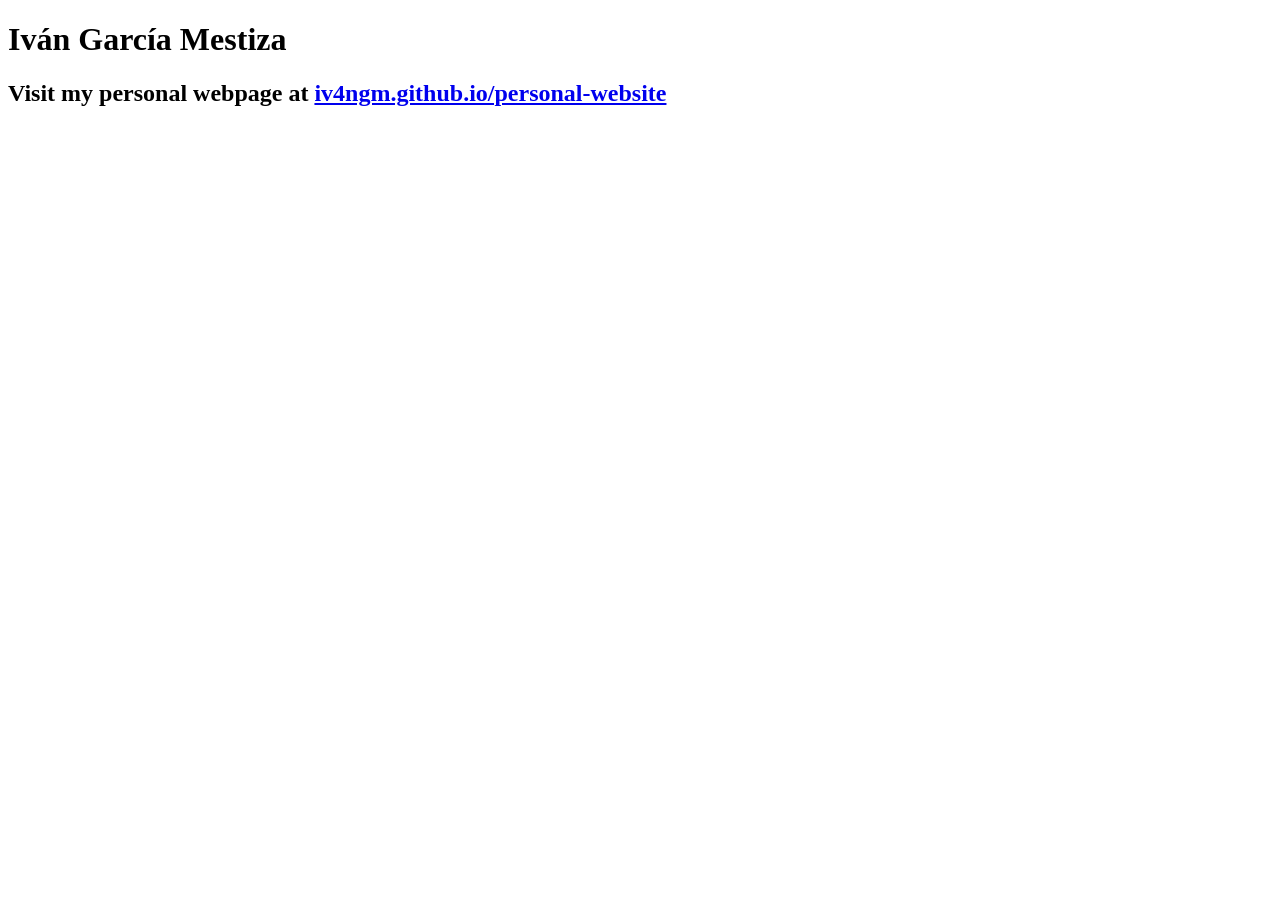
==== commit 3b6e2bec: "Root Page added" ====
--- a/index.html
+++ b/index.html
@@ -1,445 +1,13 @@
 <!DOCTYPE html>
-<html lang="es">
+<html lang="en">
 <head>
-    <meta charset="UTF-8">
-    <meta http-equiv="X-UA-Compatible" content="IE=edge">
-    <meta name="viewport" content="width=device-width, initial-scale=1.0">
-    <title>YouTube</title>
-    <!--Para la fuente Roboto:-->
-    <link rel="preconnect" href="https://fonts.googleapis.com">
-    <link rel="preconnect" href="https://fonts.gstatic.com" crossorigin>
-    <link href="https://fonts.googleapis.com/css2?family=Roboto&display=swap" rel="stylesheet">
-    <!--Para símbolo tres barras Menu-->
-    <link rel="stylesheet" href="https://fonts.googleapis.com/css2?family=Material+Symbols+Outlined:opsz,wght,FILL,GRAD@20..48,100..700,0..1,-50..200" />
-    <link rel="icon" href="./assets/IconoYouTube.png" type="image/x-icon" style="aspect-ratio: 1/1;">
-    <!--Para Owl 2 carousel-->
-    <link rel="stylesheet" href="https://cdnjs.cloudflare.com/ajax/libs/OwlCarousel2/2.3.4/assets/owl.carousel.min.css" integrity="sha512-tS3S5qG0BlhnQROyJXvNjeEM4UpMXHrQfTGmbQ1gKmelCxlSEBUaxhRBj/EFTzpbP4RVSrpEikbmdJobCvhE3g==" crossorigin="anonymous" referrerpolicy="no-referrer" />
-    <link rel="stylesheet" href="https://cdnjs.cloudflare.com/ajax/libs/OwlCarousel2/2.3.4/assets/owl.theme.default.min.css" integrity="sha512-sMXtMNL1zRzolHYKEujM2AqCLUR9F2C4/05cdbxjjLSRvMQIciEPCQZo++nk7go3BtSuK9kfa/s+a4f4i5pLkw==" crossorigin="anonymous" referrerpolicy="no-referrer" />
-    <link rel="stylesheet" href="https://fonts.googleapis.com/css2?family=Material+Symbols+Outlined:opsz,wght,FILL,GRAD@20..48,100..700,0..1,-50..200" />
-    <link rel="stylesheet" href="./css/YouTube.css">
-    <script src="https://ajax.googleapis.com/ajax/libs/jquery/3.3.1/jquery.min.js"></script>
+  <meta charset="UTF-8">
+  <meta name="viewport" content="width=device-width, initial-scale=1.0">
+  <title>Iván García Mestiza</title>
+  <link rel="icon" href="https://iv4ngm.github.io/personal-website/images/icon.png" type="image/x-icon">
 </head>
 <body>
-    <nav>
-        <div class="navc">
-            <div class="navcp" id="menuylogo">
-                <div class="menu">
-                    <span class="material-symbols-outlined" onclick="colapsar(); cambio();">
-                        menu
-                    </span>
-                </div>
-                <a href="https://www.youtube.com/" target="_self"><img class="logo" src="https://logodownload.org/wp-content/uploads/2014/10/youtube-logo-9.png" alt="Logo YouTube" title="Página de inicio de YouTube"></a>
-            </div>
-            <div class="navcp" id="element1">
-                <div style="display: flex; align-items: center;" class="responsive">
-                    <span class="material-symbols-outlined responsive" id="back_responsive" onclick="coveroff()">
-                        arrow_back
-                    </span>
-                </div>
-                <div class="barrac">
-                    <div class="barra" id="barra">
-                        <input type="text" placeholder="Buscar" id="search">
-                    </div>
-                    <div class="lupac">
-                        <button class="lupa" onclick="buscar()" title="Buscar" id="search_button"><span class="material-symbols-outlined">
-                            search
-                        </span>
-                        </button>
-                    </div>
-                </div>
-                <div style="margin-left: 0.67px;" class="remove750">
-                    <span class="material-symbols-outlined" title="Haz búsquedas por voz" style="font-variation-settings: 'FILL' 1">
-                        mic
-                    </span>
-                </div>
-            </div>
-            <div class="navcp" id="element2">
-                <div style="margin-left: 1vw;" class="remove750">
-                    <span class="material-symbols-outlined" style="font-variation-settings: 'FILL' 0" title="Crear">
-                        video_call
-                    </span>
-                </div>
-                <div style="margin-left: 1vw;" class="remove750">
-                    <span class="material-symbols-outlined" style="font-variation-settings: 'FILL' 0" title="Notificaciones">
-                        notifications
-                    </span>
-                </div>
-                <div style="margin-left: 1vw;">
-                    <img src="./assets/playa.jpg" alt="Perfil Iván G M" title="Iván G M" class="perfil" id="img_perfil">
-                    <span class="material-symbols-outlined responsive" title="Haz búsquedas por voz" style="font-variation-settings: 'FILL' 1" id="mic_responsive">
-                        mic
-                    </span>
-                </div>
-            </div>
-        </div>
-    </nav>
-    <div id="cover" onclick="coveroff()">
-    </div>
-    <div class="container">
-        <article id="aprincipal">
-            <div class="articlec">
-                <button class="blateral" style="background-color: #eee;" title="Inicio" onclick="window.open('https://www.youtube.com/', '_self')"><span class="material-symbols-outlined" style="margin-right: 15px; font-variation-settings: 'FILL' 1">
-                    home
-                    </span><div class="largo">Inicio</div></button>
-                <button class="blateral" title="Shorts" onclick="window.open('https://www.youtube.com/shorts', '_self')"><span class="material-symbols-outlined" style="margin-right: 15px;">
-                    theaters
-                    </span><div class="largo">Shorts</div></button>
-                <button class="blateral" title="Suscripciones" onclick="window.open('https://www.youtube.com/feed/subscriptions', '_self')"><span class="material-symbols-outlined" style="margin-right: 15px;">
-                    subscriptions
-                    </span><div class="largo">Suscripciones</div></button>
-            </div>
-            <div class="articlec">
-                <button class="blateral" title="Mi biblioteca" onclick="window.open('https://www.youtube.com/feed/library', '_self')"><span class="material-symbols-outlined" style="margin-right: 15px;">
-                    video_library
-                    </span><div class="largo">Mi biblioteca</div></button>
-                <button class="blateral" title="Historial" onclick="window.open('https://www.youtube.com/feed/history', '_self')"><span class="material-symbols-outlined" style="margin-right: 15px;">
-                    history
-                    </span><div class="largo">Historial</div></button>
-                <button class="blateral" title="Mis videos"><span class="material-symbols-outlined" style="margin-right: 15px;">
-                    smart_display
-                    </span><div class="largo">Mis videos</div></button>
-                <button class="blateral" title="Ver más tarde"><span class="material-symbols-outlined" style="margin-right: 15px;">
-                        schedule
-                    </span><div class="largo">Ver más tarde</div></button>
-                <button class="blateral" title="Videos que me gustan"><span class="material-symbols-outlined" style="margin-right: 15px;">
-                        thumb_up
-                    </span><div class="largo">Videos que me gustan</div></button>
-                <button class="blateral" title="Mostrar más"><span class="material-symbols-outlined" style="margin-right: 15px;">
-                        expand_more
-                </span><div class="largo">Mostrar más</div></button>
-            </div>
-            <div class="articlec">
-                <p class="articletitle">Suscripciones</p>
-                <button class="blateral" title="OneRepublic" onclick="window.open('https://www.youtube.com/channel/UCi4EDAgjULwwNBHOg1aaCig')"><img class="perfil" src="https://img-www.tf-cdn.com/artist/10/onerepublic.jpeg?_v=20220330123439&fit=crop&crop=faces%20entropy&w=1200&h=630" alt="OneRepublic" style="margin-right: 15px;"><div class="largo">OneRepublic</div></button>
-                <button class="blateral" title="Viajando Ando"><img class="perfil" src="https://img.freepik.com/vector-premium/icono-avion-viaje_18591-39662.jpg?w=2000" alt="Viajando Ando" style="margin-right: 15px;"><div class="largo">Viajando Ando</div></button>
-                <button class="blateral" title="Todo Pelis"><img class="perfil" src="https://previews.123rf.com/images/jemastock/jemastock1610/jemastock161003770/63998264-rollo-de-pel%C3%ADcula-y-palomitas-de-ma%C3%ADz-icono-pel%C3%ADcula-de-cine-de-pel%C3%ADculas-de-v%C3%ADdeo-y-el-tema-de.jpg" alt="Todo Pelis" style="margin-right: 15px;"><div class="largo">Todo Pelis</div></button>
-                <button class="blateral" title="Música Clásica"><img class="perfil" src="https://educacion30.b-cdn.net/wp-content/uploads/2019/10/music-978x652.jpg" alt="Música Clásica" style="margin-right: 15px;"><div class="largo">Música Clásica</div></button>
-                <button class="blateral" title="El Aristóteles Pensante"><img class="perfil" src="https://blogimages.musement.com/2019/06/15-Grecia_Fotolia_218021187_Subscription_XL.jpg" alt="El Aristóteles Pensante" style="margin-right: 15px;"><div class="largo">El Aristóteles Pensante</div></button>
-                <button class="blateral" title="Ciencia atómica"><img class="perfil" src="https://raw.githubusercontent.com/mallowigi/a-file-icon-idea/master/icon.png" alt="Ciencia atómica" style="margin-right: 15px;"><div class="largo">Ciencia atómica</div></button>
-                <button class="blateral" title="Easy fixing"><img class="perfil" src="https://upload.wikimedia.org/wikipedia/commons/thumb/8/83/Circle-icons-tools.svg/1200px-Circle-icons-tools.svg.png" alt="Easy fixing" style="margin-right: 15px;"><div class="largo">Easy fixing</div></button>
-                <button class="blateral" title="Web design"><img class="perfil" src="https://upload.wikimedia.org/wikipedia/commons/thumb/0/02/Circle-icons-computer.svg/1200px-Circle-icons-computer.svg.png" alt="Web design" style="margin-right: 15px;"><div class="largo">Web design</div></button>
-                <button class="blateral" title="Mostrar 60 más"><span class="material-symbols-outlined" style="margin-right: 15px;">
-                    expand_more
-                </span><div class="largo">Mostrar 60 más</div></button>
-            </div>
-            <div class="articlec">
-                <p class="articletitle">Explorar</p>
-                <button class="blateral" title="Tendencias"><span class="material-symbols-outlined" style="margin-right: 15px;">
-                    local_fire_department
-                </span><div class="largo">Tendencias</div></button>
-                <button class="blateral" title="Música"><span class="material-symbols-outlined" style="margin-right: 15px;">
-                    music_note
-                </span><div class="largo">Música</div></button>
-                <button class="blateral" title="Películas"><span class="material-symbols-outlined" style="margin-right: 15px;">
-                    movie
-                </span><div class="largo">Películas</div></button>
-                <button class="blateral" title="En directo"><span class="material-symbols-outlined" style="margin-right: 15px;">
-                    podcasts
-                </span><div class="largo">En directo</div></button>
-                <button class="blateral" title="Videojuegos"><span class="material-symbols-outlined" style="margin-right: 15px;">
-                    videogame_asset
-                </span><div class="largo">Videojuegos</div></button>
-                <button class="blateral" title="Noticias"><span class="material-symbols-outlined" style="margin-right: 15px;">
-                    feed
-                </span><div class="largo">Noticias</div></button>
-                <button class="blateral" title="Deportes"><span class="material-symbols-outlined" style="margin-right: 15px;">
-                    social_leaderboard
-                </span><div class="largo">Deportes</div></button>
-                <button class="blateral" title="Aprendizaje"><span class="material-symbols-outlined" style="margin-right: 15px;">
-                    lightbulb
-                </span><div class="largo">Aprendizaje</div></button>
-            </div>
-            <div class="articlec">
-                <p class="articletitle">Más de YouTube</p>
-                <button class="blateral" title="YouTube Premium"><img class="perfil2" src="https://upload.wikimedia.org/wikipedia/commons/thumb/0/09/YouTube_full-color_icon_%282017%29.svg/1024px-YouTube_full-color_icon_%282017%29.svg.png" alt="YouTube Premium" style="margin-right: 15px;"><div class="largo">YouTube Premium</div></button>
-                <button class="blateral" title="YouTube Studio"><img class="perfil2" src="https://play-lh.googleusercontent.com/SM1nwJaePNm9Q6vVgU0CvvmR1uozbZYU8ohKfBCIndZy0sSGtwmObhpBcUkTOqcyYg" alt="YouTube Studio" style="margin-right: 15px;"><div class="largo">YouTube Studio</div></button>
-                <button class="blateral" title="YouTube Music"><img class="perfil2" src="https://upload.wikimedia.org/wikipedia/commons/thumb/6/6a/Youtube_Music_icon.svg/240px-Youtube_Music_icon.svg.png" alt="YouTube Music" style="margin-right: 15px;"><div class="largo">YouTube Music</div></button>
-                <button class="blateral" title="YouTube Kids"><img class="perfil2" src="https://upload.wikimedia.org/wikipedia/commons/thumb/f/fb/YouTube_Kids_LogoVector.svg/1267px-YouTube_Kids_LogoVector.svg.png" alt="YouTube Kids" style="margin-right: 15px;"><div class="largo">YouTube Kids</div></button>
-            </div>
-            <div class="articlec">
-                <button class="blateral" title="Configuración"><span class="material-symbols-outlined" style="margin-right: 15px;">
-                    settings
-                </span><div class="largo">Configuración</div></button>
-                <button class="blateral" title="Historial de denuncias"><span class="material-symbols-outlined" style="margin-right: 15px;">
-                    flag
-                </span><div class="largo">Historial de denuncias</div></button>
-                <button class="blateral" title="Ayuda"><span class="material-symbols-outlined" style="margin-right: 15px;">
-                    help
-                </span><div class="largo">Ayuda</div></button>
-                <button class="blateral" title="Enviar sugerencias"><span class="material-symbols-outlined" style="margin-right: 15px;">
-                    chat
-                </span><div class="largo">Enviar sugerencias</div></button>
-            </div>
-            <div style="color: #909090; font-size: 12px; margin-top: 8px; margin-bottom: 8px;" title="© 2023 Iván G M">
-                © 2023 Iván G M
-            </div>
-        </div>
-        </article>
-        <article id="asecundario">
-            <div class="articlec" style="border: 0;">
-                <button class="blateralcollapsed" style="background-color: #eee;" title="Inicio" onclick="window.open('https://www.youtube.com/', '_self')"><span class="material-symbols-outlined" style="font-variation-settings: 'FILL' 1">
-                    home
-                    </span>Inicio</button>
-                <button class="blateralcollapsed" title="Shorts" onclick="window.open('https://www.youtube.com/shorts', '_self')"><span class="material-symbols-outlined">
-                    theaters
-                    </span>Shorts</button>
-                <button class="blateralcollapsed" title="Suscripciones" onclick="window.open('https://www.youtube.com/feed/subscriptions', '_self')"><span class="material-symbols-outlined">
-                    subscriptions
-                    </span>Suscripciones</button>
-                <button class="blateralcollapsed" title="Mi biblioteca" onclick="window.open('https://www.youtube.com/feed/library', '_self')"><span class="material-symbols-outlined">
-                    video_library
-                    </span>Mi biblioteca</button>
-            </div>
-        </article>
-        <div class="right">
-            <div class="carousel-wrap">
-                <div class="owl-carousel owl-theme">
-                    <div class="item"><button class="barriba" style="background-color: rgb(26, 26, 26); color: white;" title="Todo">Todo</button></div>
-                    <div class="item"><button class="barriba" title="Música">Música</button></div>
-                    <div class="item"><button class="barriba" title="Noticias">Noticias</button></div>
-                    <div class="item"><button class="barriba" title="En directo">En directo</button></div>
-                    <div class="item"><button class="barriba" title="Pop latino">Pop latino</button></div>
-                    <div class="item"><button class="barriba" title="Animación">Animación</button></div>
-                    <div class="item"><button class="barriba" title="Listas de reproducción">Listas de reproducción</button></div>
-                    <div class="item"><button class="barriba" title="Música ambiental">Música ambiental</button></div>
-                    <div class="item"><button class="barriba" title="Pop electrónico">Pop electrónico</button></div>
-                    <div class="item"><button class="barriba" title="Sinfonías">Sinfonías</button></div>
-                    <div class="item"><button class="barriba" title="Mixes">Mixes</button></div>
-                    <div class="item"><button class="barriba" title="Videojuegos">Videojuegos</button></div>
-                    <div class="item"><button class="barriba" title="Jazz">Jazz</button></div>
-                    <div class="item"><button class="barriba" title="Pop rock">Pop rock</button></div>
-                    <div class="item"><button class="barriba" title="Música independiente">Música independiente</button></div>
-                    <div class="item"><button class="barriba" title="Pop en inglés">Pop en inglés</button></div>
-                    <div class="item"><button class="barriba" title="Orquestas">Orquestas</button></div>
-                    <div class="item"><button class="barriba" title="Cumbia">Cumbia</button></div>
-                    <div class="item"><button class="barriba" title="Subidas recientes">Subidas recientes</button></div>
-                    <div class="item"><button class="barriba" title="Visto">Visto</button></div>
-                    <div class="item"><button class="barriba" title="Novedad para ti">Novedad para ti</button></div>
-                </div>
-            </div>
-            <main>
-                <div class="mainm">
-                    <div class="vidc" onclick="window.open('https://www.youtube.com/watch?v=mNEUkkoUoIA')">
-                        <img class="vids" src="https://www.koimoi.com/wp-content/new-galleries/2022/05/onerepublic-releases-new-single-and-video-i-aint-worried-from-the-upcoming-motion-picture-top-gun-maverick-001.jpg" alt="OneRepublic - I Ain't Worried (From “Top Gun: Maverick”) [Official Music Video]" onclick="event.stopPropagation(); window.open('https://www.youtube.com/watch?v=mNEUkkoUoIA')">
-                        <div class="vidtitulos">
-                            <div class="vidperfil">
-                                <img class="perfilvid" src="https://img-www.tf-cdn.com/artist/10/onerepublic.jpeg?_v=20220330123439&fit=crop&crop=faces%20entropy&w=1200&h=630" title="OneRepublic" alt="OneRepublic" style="margin-right: 15px;" onclick="event.stopPropagation(); window.open('https://www.youtube.com/channel/UCi4EDAgjULwwNBHOg1aaCig')">
-                            </div>
-                            <div class="viddescrip">
-                                <p style="font-size: 16px; margin-bottom: 5px;" title="OneRepublic - I Ain't Worried (From “Top Gun: Maverick”) [Official Music Video]" onclick="event.stopPropagation(); window.open('https://www.youtube.com/watch?v=mNEUkkoUoIA')"><strong>OneRepublic - I Ain't Worried (From “Top Gun: Maverick”) [Official Music Video]</strong></p>
-                                <p style="color: rgb(110, 110, 110);" title="OneRepublic" onclick="event.stopPropagation(); window.open('https://www.youtube.com/channel/UCi4EDAgjULwwNBHOg1aaCig')">OneRepublic</p>
-                                <p style="color: rgb(110, 110, 110);">150 M visualizaciones | Hace 10 meses</p>
-                            </div>
-                            <div style="margin-left: 10px;">
-                                <span class="material-symbols-outlined" onclick="event.stopPropagation()">
-                                    more_vert
-                                </span>
-                            </div>
-                        </div>
-                    </div>
-                    <div class="vidc" onclick="window.open('https://www.youtube.com/watch?v=aatr_2MstrI')">
-                        <img class="vids" src="https://www.partizan.com/files/video/716/image/Clean%20Bandit__Clean%20Bandit%20Feat.%20Zara%20Larsson_Symphony/full.jpg" alt="Clean Bandit - Symphony (feat. Zara Larsson) [Official Video]" onclick="event.stopPropagation(); window.open('https://www.youtube.com/watch?v=aatr_2MstrI')">
-                        <div class="vidtitulos">
-                            <div class="vidperfil">
-                                <img class="perfilvid" src="https://yt3.googleusercontent.com/h-HZwqHyWHmluf-WQnJx7ujd65aUWAcmAwPewryzirhR-hBV112x_5mPE_J6VCY5nUnNFRzDPQ=s900-c-k-c0x00ffffff-no-rj" title="Clean Bandit" alt="Clean Bandit" style="margin-right: 15px;" onclick="event.stopPropagation(); window.open('https://www.youtube.com/channel/UCvhQPdeTHzIRneScV8MIocg')">
-                            </div>
-                            <div class="viddescrip">
-                                <p style="font-size: 16px; margin-bottom: 5px;" title="Clean Bandit - Symphony (feat. Zara Larsson) [Official Video]" onclick="event.stopPropagation(); window.open('https://www.youtube.com/watch?v=aatr_2MstrI')"><strong>Clean Bandit - Symphony (feat. Zara Larsson) [Official Video]</strong></p>
-                                <p style="color: rgb(110, 110, 110);" title="Clean Bandit" onclick="event.stopPropagation(); window.open('https://www.youtube.com/channel/UCvhQPdeTHzIRneScV8MIocg')">Clean Bandit</p>
-                                <p style="color: rgb(110, 110, 110);">1219 M visualizaciones | Hace 6 años</p>
-                            </div>
-                            <div style="margin-left: 10px;">
-                                <span class="material-symbols-outlined" onclick="event.stopPropagation()">
-                                    more_vert
-                                </span>
-                            </div>
-                        </div>
-                    </div>
-                    <div class="vidc" onclick="window.open('https://www.youtube.com/watch?v=KRFHiBW9RE8')">
-                        <img class="vids" src="https://i.ytimg.com/vi/KRFHiBW9RE8/maxresdefault.jpg" alt="Noisettes - Never Forget You" onclick="event.stopPropagation(); window.open('https://www.youtube.com/watch?v=KRFHiBW9RE8')">
-                        <div class="vidtitulos">
-                            <div class="vidperfil">
-                                <img class="perfilvid" src="https://www.sopitas.com/wp-content/uploads/2021/06/the-noisettes-never-forget-you-que-sucedio-con-la-banda-tiktok-tendencia-.jpg?w=1120" title="NoisettesVEVO" alt="NoisettesVEVO" style="margin-right: 15px;" onclick="event.stopPropagation(); window.open('https://www.youtube.com/@NoisettesVEVO')">
-                            </div>
-                            <div class="viddescrip">
-                                <p style="font-size: 16px; margin-bottom: 5px;" title="Noisettes - Never Forget You" onclick="event.stopPropagation(); window.open('https://www.youtube.com/watch?v=KRFHiBW9RE8')"><strong>Noisettes - Never Forget You</strong></p>
-                                <p style="color: rgb(110, 110, 110);" title="NoisettesVEVO" onclick="event.stopPropagation(); window.open('https://www.youtube.com/@NoisettesVEVO')">NoisettesVEVO</p>
-                                <p style="color: rgb(110, 110, 110);">30 M visualizaciones | Hace 13 años</p>
-                            </div>
-                            <div style="margin-left: 10px;">
-                                <span class="material-symbols-outlined" onclick="event.stopPropagation()">
-                                    more_vert
-                                </span>
-                            </div>
-                        </div>
-                    </div>
-                    <div class="vidc" onclick="window.open('https://www.youtube.com/watch?v=IcrbM1l_BoI')">
-                        <img class="vids" src="https://i.ytimg.com/vi/IcrbM1l_BoI/maxresdefault.jpg" alt="Avicii - Wake Me Up (Official Video)" onclick="event.stopPropagation(); window.open('https://www.youtube.com/watch?v=IcrbM1l_BoI')">
-                        <div class="vidtitulos">
-                            <div class="vidperfil">
-                                <img class="perfilvid" src="https://yt3.googleusercontent.com/ytc/AL5GRJVBe7w6rN1a8k0AXrL78dbFcylII5iCKft0GXsb4Q=s900-c-k-c0x00ffffff-no-rj" title="Avicii" alt="Avicii" style="margin-right: 15px;" onclick="event.stopPropagation(); window.open('https://www.youtube.com/channel/UCPHjpfnnGklkRBBTd0k6aHg')">
-                            </div>
-                            <div class="viddescrip">
-                                <p style="font-size: 16px; margin-bottom: 5px;" title="Avicii - Wake Me Up (Official Video)" onclick="event.stopPropagation(); window.open('https://www.youtube.com/watch?v=IcrbM1l_BoI')"><strong>Avicii - Wake Me Up (Official Video)</strong></p>
-                                <p style="color: rgb(110, 110, 110);" title="Avicii" onclick="event.stopPropagation(); window.open('https://www.youtube.com/channel/UCPHjpfnnGklkRBBTd0k6aHg')">Avicii</p>
-                                <p style="color: rgb(110, 110, 110);">2243 M visualizaciones | Hace 9 años</p>
-                            </div>
-                            <div style="margin-left: 10px;">
-                                <span class="material-symbols-outlined" onclick="event.stopPropagation()">
-                                    more_vert
-                                </span>
-                            </div>
-                        </div>
-                    </div>
-                    <div class="vidc" onclick="window.open('https://www.youtube.com/watch?v=PWqEPKduGm8')">
-                        <img class="vids" src="https://i.ytimg.com/vi/BLsGM1gEB-s/maxresdefault.jpg" alt="Jaymes Young - Infinity [Official Audio]" onclick="event.stopPropagation(); window.open('https://www.youtube.com/watch?v=PWqEPKduGm8')">
-                        <div class="vidtitulos">
-                            <div class="vidperfil">
-                                <img class="perfilvid" src="https://i.scdn.co/image/ab6761610000e5eb87528aedec4b8d5586768014" title="Jaymes Young" alt="Jaymes Young" style="margin-right: 15px;" onclick="event.stopPropagation(); window.open('https://www.youtube.com/@JaymesYoung')">
-                            </div>
-                            <div class="viddescrip">
-                                <p style="font-size: 16px; margin-bottom: 5px;" title="Jaymes Young - Infinity [Official Audio]" onclick="event.stopPropagation(); window.open('https://www.youtube.com/watch?v=PWqEPKduGm8')"><strong>Jaymes Young - Infinity [Official Audio]</strong></p>
-                                <p style="color: rgb(110, 110, 110);" title="Jaymes Young" onclick="event.stopPropagation(); window.open('https://www.youtube.com/@JaymesYoung')">Jaymes Young</p>
-                                <p style="color: rgb(110, 110, 110);">170 M visualizaciones | Hace 5 años</p>
-                            </div>
-                            <div style="margin-left: 10px;">
-                                <span class="material-symbols-outlined" onclick="event.stopPropagation()">
-                                    more_vert
-                                </span>
-                            </div>
-                        </div>
-                    </div>
-                    <div class="vidc" onclick="window.open('https://www.youtube.com/watch?v=fHI8X4OXluQ')">
-                        <img class="vids" src="https://i.ytimg.com/vi/fHI8X4OXluQ/maxresdefault.jpg" alt="The Weeknd - Blinding Lights (Official Audio)" onclick="event.stopPropagation(); window.open('https://www.youtube.com/watch?v=fHI8X4OXluQ')">
-                        <div class="vidtitulos">
-                            <div class="vidperfil">
-                                <img class="perfilvid" src="https://yt3.googleusercontent.com/QiI-c4cFyRPD0qVwTQooC3dlgJqHA_t6CpEAv818om-mqL9bqNDL4L_qXQVXx_eY76D_7cLD=s900-c-k-c0x00ffffff-no-rj" title="The Weeknd" alt="The Weeknd" style="margin-right: 15px;" onclick="event.stopPropagation(); window.open('https://www.youtube.com/@TheWeekndVEVO')">
-                            </div>
-                            <div class="viddescrip">
-                                <p style="font-size: 16px; margin-bottom: 5px;" title="The Weeknd - Blinding Lights (Official Audio)" onclick="event.stopPropagation(); window.open('https://www.youtube.com/watch?v=fHI8X4OXluQ')"><strong>The Weeknd - Blinding Lights (Official Audio)</strong></p>
-                                <p style="color: rgb(110, 110, 110);" title="The Weeknd" onclick="event.stopPropagation(); window.open('https://www.youtube.com/@TheWeekndVEVO')">The Weeknd</p>
-                                <p style="color: rgb(110, 110, 110);">735 M visualizaciones | Hace 3 años</p>
-                            </div>
-                            <div style="margin-left: 10px;">
-                                <span class="material-symbols-outlined" onclick="event.stopPropagation()">
-                                    more_vert
-                                </span>
-                            </div>
-                        </div>
-                    </div>
-                    <div class="vidc" onclick="window.open('https://www.youtube.com/watch?v=fz4MzJTeL0c')">
-                        <img class="vids" src="https://cdn.shopify.com/s/files/1/2722/7348/articles/Titanium-2.png?v=1616170923" alt="Titanium / Pavane (Piano/Cello Cover) - David Guetta / Faure - The Piano Guys" onclick="event.stopPropagation(); window.open('https://www.youtube.com/watch?v=fz4MzJTeL0c')">
-                        <div class="vidtitulos">
-                            <div class="vidperfil">
-                                <img class="perfilvid" src="https://yt3.googleusercontent.com/C8MtLsNIEqhl0DaXgIU_Y9dA8_ITbToxSmcpWKJJ0MTXo1GWJ4BjVEIqlc7OFQSzK6bRJY3CIA=s900-c-k-c0x00ffffff-no-rj" title="The Piano Guys" alt="The Piano Guys" style="margin-right: 15px;" onclick="event.stopPropagation(); window.open('https://www.youtube.com/channel/UCmKurapML4BF9Bjtj4RbvXw')">
-                            </div>
-                            <div class="viddescrip">
-                                <p style="font-size: 16px; margin-bottom: 5px;" title="Titanium / Pavane (Piano/Cello Cover) - David Guetta / Faure - The Piano Guys" onclick="event.stopPropagation(); window.open('https://www.youtube.com/watch?v=fz4MzJTeL0c')"><strong>Titanium / Pavane (Piano/Cello Cover) - David Guetta / Faure - The Piano Guys</strong></p>
-                                <p style="color: rgb(110, 110, 110);" title="The Piano Guys" onclick="event.stopPropagation(); window.open('https://www.youtube.com/channel/UCmKurapML4BF9Bjtj4RbvXw')">The Piano Guys</p>
-                                <p style="color: rgb(110, 110, 110);">130 M visualizaciones | Hace 10 años</p>
-                            </div>
-                            <div style="margin-left: 10px;">
-                                <span class="material-symbols-outlined" onclick="event.stopPropagation()">
-                                    more_vert
-                                </span>
-                            </div>
-                        </div>
-                    </div>
-                    <div class="vidc">
-                        <img class="vids" src="https://media-cdn.tripadvisor.com/media/photo-s/1c/e7/c3/60/vista-panoramica.jpg" alt="Destinos turísticos">
-                        <div class="vidtitulos">
-                            <div class="vidperfil">
-                                <img class="perfilvid" src="https://img.freepik.com/vector-premium/icono-avion-viaje_18591-39662.jpg?w=2000" title="Viajando Ando" alt="Viajando Ando" style="margin-right: 15px;">
-                            </div>
-                            <div class="viddescrip">
-                                <p style="font-size: 16px; margin-bottom: 5px;" title="Los 10 mejores destinos turísticos de México"><strong>Los 10 mejores destinos turísticos de México</strong></p>
-                                <p style="color: rgb(110, 110, 110);" title="Viajando Ando">Viajando Ando</p>
-                                <p style="color: rgb(110, 110, 110);">2.3 M visualizaciones | Hace 1 año</p>
-                            </div>
-                            <div style="margin-left: 10px;">
-                                <span class="material-symbols-outlined">
-                                    more_vert
-                                </span>
-                            </div>
-                        </div>
-                    </div>
-                    <div class="vidc">
-                        <img class="vids" src="https://fotografias-neox.atresmedia.com/clipping/cmsimages02/2020/03/05/433EFF53-B7CA-4A9F-A4A0-148F39C2AB44/57.jpg" alt="Modern Family">
-                        <div class="vidtitulos">
-                            <div class="vidperfil">
-                                <img class="perfilvid" src="https://previews.123rf.com/images/jemastock/jemastock1610/jemastock161003770/63998264-rollo-de-pel%C3%ADcula-y-palomitas-de-ma%C3%ADz-icono-pel%C3%ADcula-de-cine-de-pel%C3%ADculas-de-v%C3%ADdeo-y-el-tema-de.jpg" title="Todo Pelis" alt="Todo Pelis" style="margin-right: 15px;">
-                            </div>
-                            <div class="viddescrip">
-                                <p style="font-size: 16px; margin-bottom: 5px;" title="15 cosas que no sabías de Modern Family"><strong>15 cosas que no sabías de Modern Family</strong></p>
-                                <p style="color: rgb(110, 110, 110);" title="Todo Pelis">Todo Pelis</p>
-                                <p style="color: rgb(110, 110, 110);">304.8 K visualizaciones | Hace 11 años</p>
-                            </div>
-                            <div style="margin-left: 10px;">
-                                <span class="material-symbols-outlined">
-                                    more_vert
-                                </span>
-                            </div>
-                        </div>
-                    </div>
-                    <div class="vidc">
-                        <img class="vids" src="https://www.marthadebayle.com/wp-content/uploads/2022/07/tiposdemusica.jpg" alt="Música clásica">
-                        <div class="vidtitulos">
-                            <div class="vidperfil">
-                                <img class="perfilvid" src="https://educacion30.b-cdn.net/wp-content/uploads/2019/10/music-978x652.jpg" title="Música Clásica" alt="Música Clásica" style="margin-right: 15px;">
-                            </div>
-                            <div class="viddescrip">
-                                <p style="font-size: 16px; margin-bottom: 5px;" title="Las mejores canciones de música clásica para estudiar"><strong>Las mejores canciones de música clásica para estudiar</strong></p>
-                                <p style="color: rgb(110, 110, 110);" title="Música Clásica">Música Clásica</p>
-                                <p style="color: rgb(110, 110, 110);">84.2 K visualizaciones | Hace 5 meses</p>
-                            </div>
-                            <div style="margin-left: 10px;">
-                                <span class="material-symbols-outlined">
-                                    more_vert
-                                </span>
-                            </div>
-                        </div>
-                    </div>
-                    <div class="vidc">
-                        <img class="vids" src="https://media.istockphoto.com/id/1349363964/es/foto/hombre-pensativo-sentado-confusi%C3%B3n-y-pensamiento-excesivo-del-concepto.jpg?s=612x612&w=0&k=20&c=lpLs8n7qdqCIxUr3gdBI0HVBLjsDxK22QbeUrlFRNU0=" alt="Pensando">
-                        <div class="vidtitulos">
-                            <div class="vidperfil">
-                                <img class="perfilvid" src="https://blogimages.musement.com/2019/06/15-Grecia_Fotolia_218021187_Subscription_XL.jpg" title="El Aristóteles Pensante" alt="El Aristóteles Pensante" style="margin-right: 15px;">
-                            </div>
-                            <div class="viddescrip">
-                                <p style="font-size: 16px; margin-bottom: 5px;" title="Preguntas que no te dejarán dormir en la noche"><strong>Preguntas que no te dejarán dormir en la noche</strong></p>
-                                <p style="color: rgb(110, 110, 110);" title="El Aristóteles Pensante">El Aristóteles Pensante</p>
-                                <p style="color: rgb(110, 110, 110);">964.0 K visualizaciones | Hace 3 años</p>
-                            </div>
-                            <div style="margin-left: 10px;">
-                                <span class="material-symbols-outlined">
-                                    more_vert
-                                </span>
-                            </div>
-                        </div>
-                    </div>
-                    <div class="vidc">
-                        <img class="vids" src="https://99designs-blog.imgix.net/blog/wp-content/uploads/2018/09/WHAT-IS-WEB-DESIGN.jpg?auto=format&q=60&w=1860&h=1046.25&fit=crop&crop=faces" alt="Web design">
-                        <div class="vidtitulos">
-                            <div class="vidperfil">
-                                <img class="perfilvid" src="https://upload.wikimedia.org/wikipedia/commons/thumb/0/02/Circle-icons-computer.svg/1200px-Circle-icons-computer.svg.png" title="Web Design" alt="Web Design" style="margin-right: 15px;">
-                            </div>
-                            <div class="viddescrip">
-                                <p style="font-size: 16px; margin-bottom: 5px;" title="Trucos de CSS para tus páginas web"><strong>Trucos de CSS para tus páginas web</strong></p>
-                                <p style="color: rgb(110, 110, 110);" title="Web Design">Web Design</p>
-                                <p style="color: rgb(110, 110, 110);">100.2 K visualizaciones | Hace 3 años</p>
-                            </div>
-                            <div style="margin-left: 10px;">
-                                <span class="material-symbols-outlined">
-                                    more_vert
-                                </span>
-                            </div>
-                        </div>
-                    </div>
-                </div>
-            </main>
-        </div>
-    </div>
-    <script src="https://cdnjs.cloudflare.com/ajax/libs/OwlCarousel2/2.3.4/owl.carousel.min.js" integrity="sha512-bPs7Ae6pVvhOSiIcyUClR7/q2OAsRiovw4vAkX+zJbw3ShAeeqezq50RIIcIURq7Oa20rW2n2q+fyXBNcU9lrw==" crossorigin="anonymous" referrerpolicy="no-referrer"></script>
-    <script src="YouTube.js"></script>
+  <h1>Iván García Mestiza</h1>
+  <h2>Visit my personal webpage at <a href="https://iv4ngm.github.io/personal-website/">iv4ngm.github.io/personal-website</a></h2>
 </body>
 </html>
